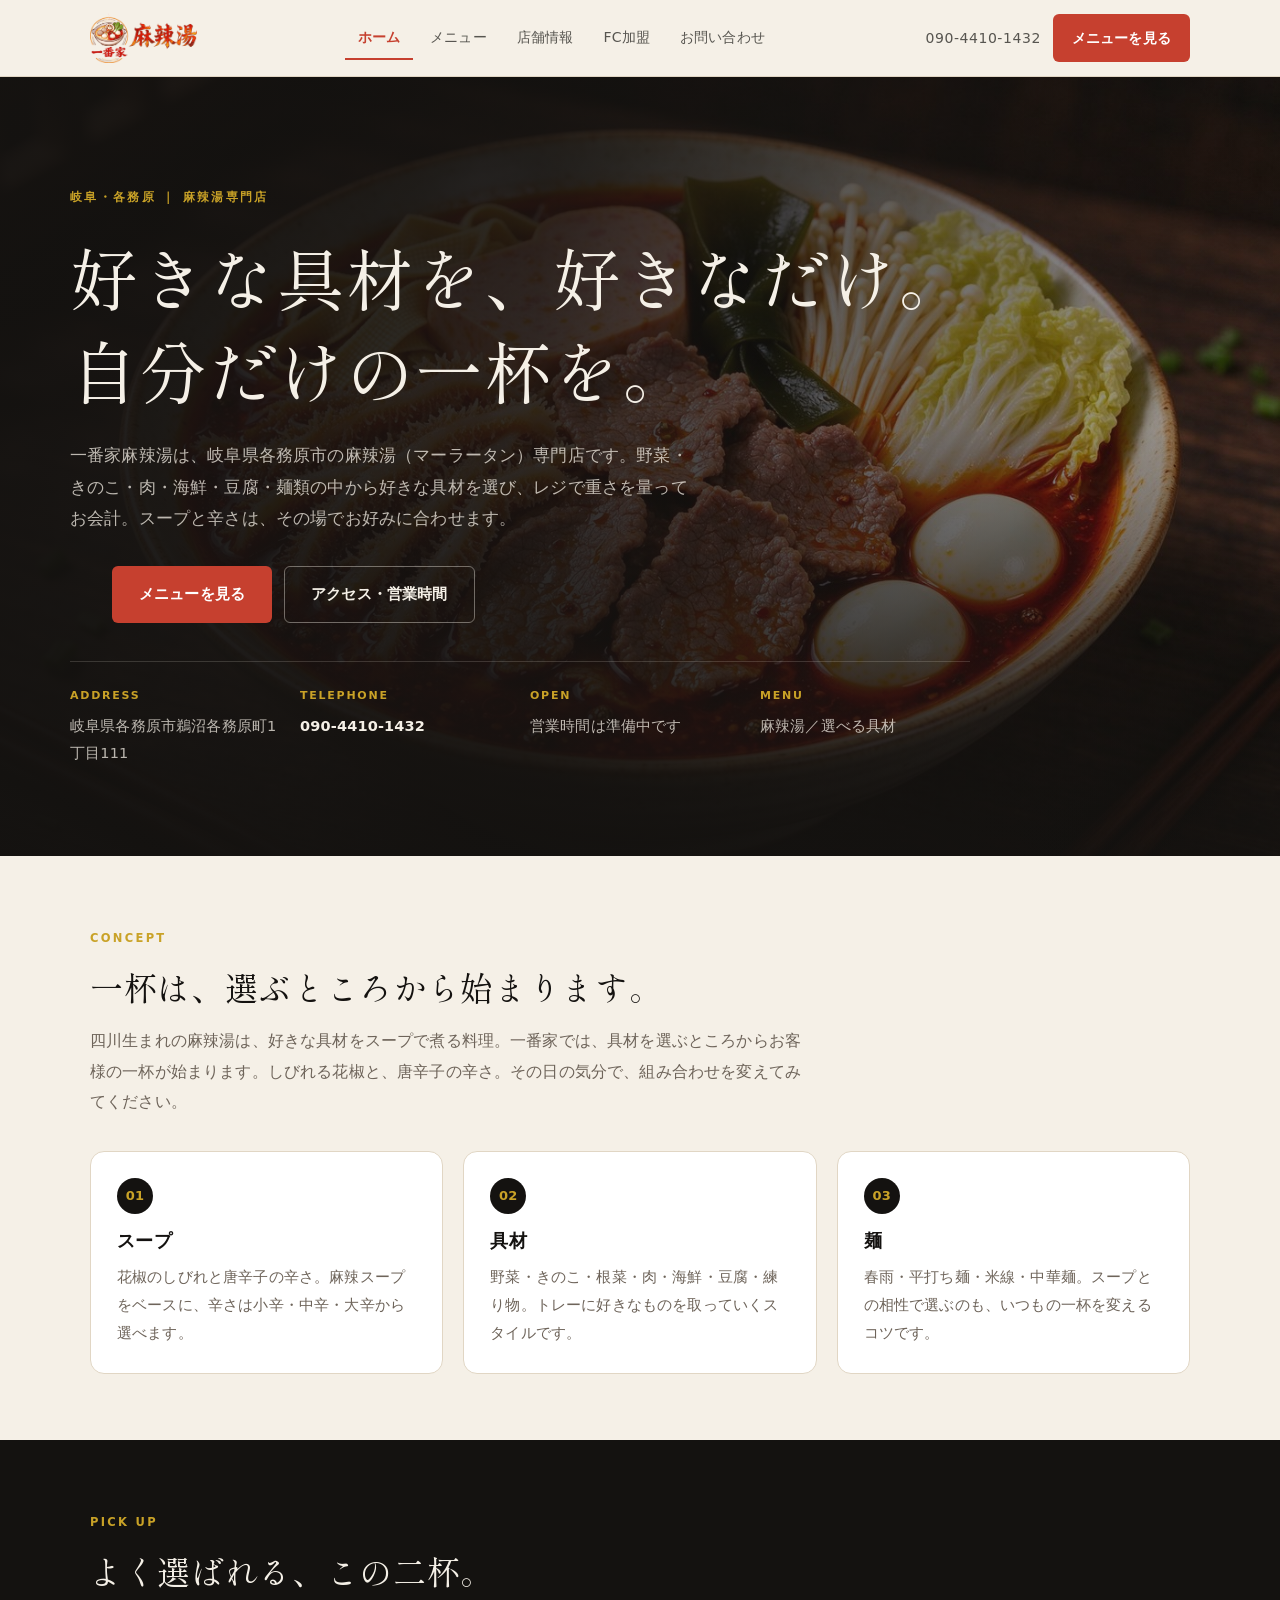
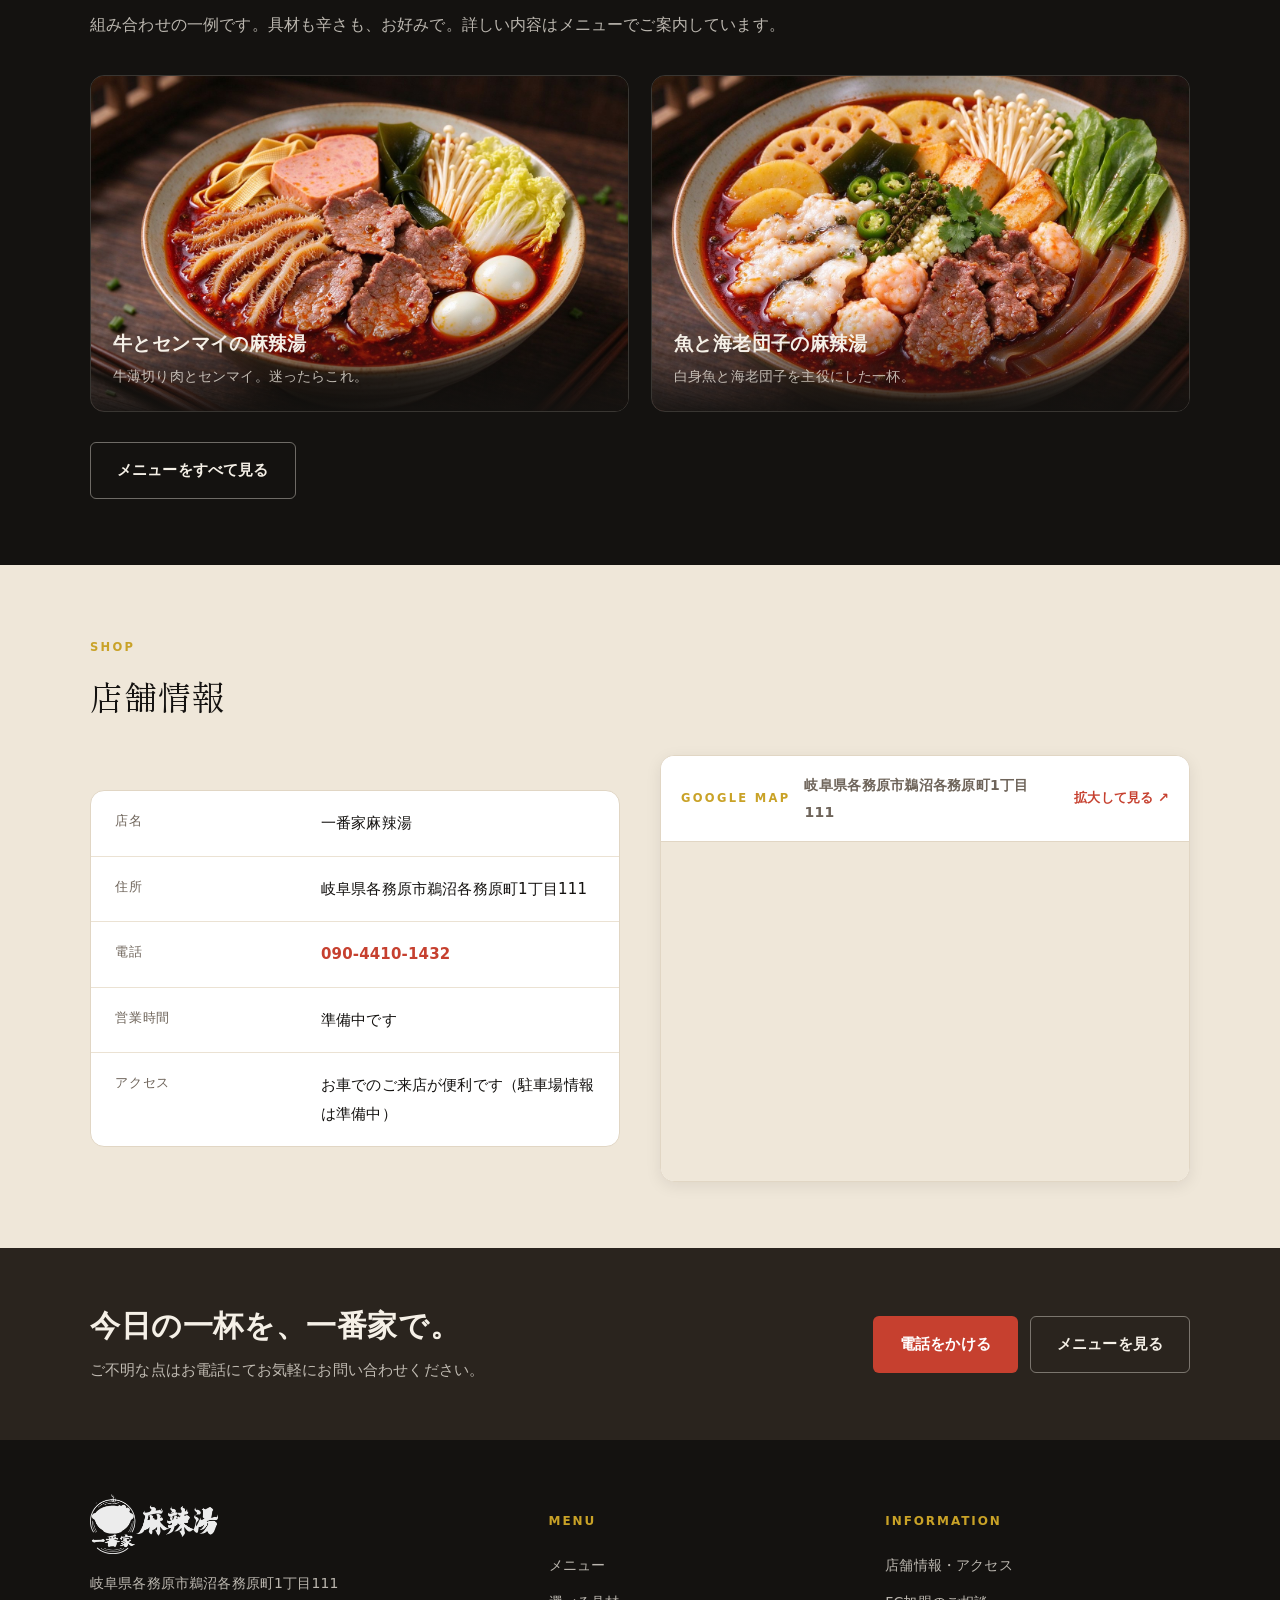
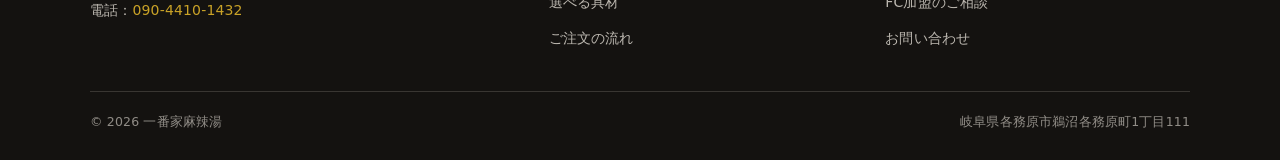
==== index.html @ e69f1f95 "Initial website deployment" ====
<!DOCTYPE html>
<html lang="ja">
<head>
<meta charset="utf-8">
<meta name="viewport" content="width=device-width, initial-scale=1">
<title>一番家麻辣湯｜岐阜・各務原の麻辣湯専門店</title>
<meta name="description" content="一番家麻辣湯（一番家）は岐阜県各務原市鵜沼各務原町の麻辣湯専門店です。好きな具材を選んで、自分だけの一杯を。">
<link rel="canonical" href="./index.html">
<meta property="og:title" content="一番家麻辣湯｜岐阜・各務原の麻辣湯専門店">
<meta property="og:description" content="一番家麻辣湯（一番家）は岐阜県各務原市鵜沼各務原町の麻辣湯専門店です。好きな具材を選んで、自分だけの一杯を。">
<meta property="og:type" content="website">
<meta property="og:image" content="assets/img/dishes/dish-01.jpg">
<link rel="icon" href="assets/img/favicon-32.png" sizes="32x32">
<link rel="apple-touch-icon" href="assets/img/apple-touch-icon.png">
<link rel="stylesheet" href="assets/css/font-shippori-mincho.css">
<link rel="stylesheet" href="assets/css/style.css">
</head>
<body>
<header class="hd">
  <div class="wrap hd__in">
    <a class="hd__logo" href="index.html" aria-label="一番家麻辣湯 ホーム"><img src="assets/img/logo-horizontal.webp" alt="一番家麻辣湯" width="1000" height="467"></a>
    <nav class="hd__nav" aria-label="メインメニュー"><a href="index.html" aria-current="page">ホーム</a><a href="menu.html">メニュー</a><a href="store.html">店舗情報</a><a href="franchise.html">FC加盟</a><a href="contact.html">お問い合わせ</a></nav>
    <div class="hd__cta">
      <a class="hd__tel" href="tel:+819044101432">090-4410-1432</a>
      <a class="btn btn--chili btn--sm" href="menu.html">メニューを見る</a>
      <button class="burger" id="burger" type="button" aria-label="メニューを開く" aria-expanded="false" aria-controls="mnav"><span></span></button>
    </div>
  </div>
  <div class="wrap"><nav class="mnav" id="mnav" aria-label="モバイルメニュー"><a href="index.html" aria-current="page">ホーム</a><a href="menu.html">メニュー</a><a href="store.html">店舗情報</a><a href="franchise.html">FC加盟</a><a href="contact.html">お問い合わせ</a><a href="tel:+819044101432">電話をかける（090-4410-1432）</a></nav></div>
</header>
<main>
  <section class="hero">
    <img class="hero__bg" src="assets/img/dishes/dish-01.jpg" alt="牛とセンマイの麻辣湯" width="1400" height="1050">
    <div class="hero__scrim"></div>
    <div class="wrap hero__in">
      <span class="eyebrow">岐阜・各務原 ｜ 麻辣湯専門店</span>
      <h1><span class="hero__title-line">好きな具材を、<br class="hero__br-sp">好きなだけ。</span><span class="hero__title-line">自分だけの一杯を。</span></h1>
      <p class="hero__lead">一番家麻辣湯は、岐阜県各務原市の麻辣湯（マーラータン）専門店です。野菜・きのこ・肉・海鮮・豆腐・麺類の中から好きな具材を選び、レジで重さを量ってお会計。スープと辛さは、その場でお好みに合わせます。</p>
      <div class="hero__btns">
        <a class="btn btn--chili" href="menu.html">メニューを見る</a>
        <a class="btn btn--inv" href="store.html">アクセス・営業時間</a>
      </div>
      <dl class="hero__facts">
        <div><dt>Address</dt><dd>岐阜県各務原市鵜沼各務原町1丁目111</dd></div>
        <div><dt>Telephone</dt><dd><a href="tel:+819044101432">090-4410-1432</a></dd></div>
        <div><dt>Open</dt><dd>営業時間は準備中です</dd></div>
        <div><dt>Menu</dt><dd>麻辣湯／選べる具材</dd></div>
      </dl>
    </div>
  </section>

  <section class="sec sec--paper">
    <div class="wrap">
      <div class="sec__head">
        <span class="eyebrow">Concept</span>
        <h2>一杯は、選ぶところから始まります。</h2>
        <p class="lead">四川生まれの麻辣湯は、好きな具材をスープで煮る料理。一番家では、具材を選ぶところからお客様の一杯が始まります。しびれる花椒と、唐辛子の辛さ。その日の気分で、組み合わせを変えてみてください。</p>
      </div>
      <div class="cards"><div class="card"><span class="card__no">01</span><h3>スープ</h3><p>花椒のしびれと唐辛子の辛さ。麻辣スープをベースに、辛さは小辛・中辛・大辛から選べます。</p></div><div class="card"><span class="card__no">02</span><h3>具材</h3><p>野菜・きのこ・根菜・肉・海鮮・豆腐・練り物。トレーに好きなものを取っていくスタイルです。</p></div><div class="card"><span class="card__no">03</span><h3>麺</h3><p>春雨・平打ち麺・米線・中華麺。スープとの相性で選ぶのも、いつもの一杯を変えるコツです。</p></div></div>
    </div>
  </section>

  <section class="sec sec--ink">
    <div class="wrap">
      <div class="sec__head">
        <span class="eyebrow">Pick up</span>
        <h2>よく選ばれる、この二杯。</h2>
        <p class="lead">組み合わせの一例です。具材も辛さも、お好みで。詳しい内容はメニューでご案内しています。</p>
      </div>
      <div class="picks">
        <a class="pick" href="menu.html">
          <img src="assets/img/dishes/dish-01.jpg" alt="牛とセンマイの麻辣湯" width="1400" height="1050">
          <div class="pick__cap"><h3>牛とセンマイの麻辣湯</h3><p>牛薄切り肉とセンマイ。迷ったらこれ。</p></div>
        </a>
        <a class="pick" href="menu.html">
          <img src="assets/img/dishes/dish-04.jpg" alt="魚と海老団子の麻辣湯" width="1400" height="1050">
          <div class="pick__cap"><h3>魚と海老団子の麻辣湯</h3><p>白身魚と海老団子を主役にした一杯。</p></div>
        </a></div>
      <div style="margin-top:30px"><a class="btn btn--inv" href="menu.html">メニューをすべて見る</a></div>
    </div>
  </section>

  <section class="sec sec--paper2">
    <div class="wrap">
      <div class="sec__head"><span class="eyebrow">Shop</span><h2>店舗情報</h2></div>
      <div class="split">
        <div class="info">
          <div class="info__row"><dt>店名</dt><dd>一番家麻辣湯</dd></div>
          <div class="info__row"><dt>住所</dt><dd>岐阜県各務原市鵜沼各務原町1丁目111</dd></div>
          <div class="info__row"><dt>電話</dt><dd><a href="tel:+819044101432">090-4410-1432</a></dd></div>
          <div class="info__row"><dt>営業時間</dt><dd>準備中です</dd></div>
          <div class="info__row"><dt>アクセス</dt><dd>お車でのご来店が便利です（駐車場情報は準備中）</dd></div>
        </div>
        <div class="map-card map-card--split">
          <div class="map-card__bar">
            <div><span class="eyebrow">Google Map</span><strong>岐阜県各務原市鵜沼各務原町1丁目111</strong></div>
            <a class="map-card__link" href="https://www.google.com/maps/search/?api=1&query=%E5%B2%90%E9%98%9C%E7%9C%8C%E5%90%84%E5%8B%99%E5%8E%9F%E5%B8%82%E9%B5%9C%E6%B2%BC%E5%90%84%E5%8B%99%E5%8E%9F%E7%94%BA1%E4%B8%81%E7%9B%AE111" target="_blank" rel="noopener">拡大して見る ↗</a>
          </div>
          <div class="map-card__frame">
            <iframe src="https://www.google.com/maps?q=%E5%B2%90%E9%98%9C%E7%9C%8C%E5%90%84%E5%8B%99%E5%8E%9F%E5%B8%82%E9%B5%9C%E6%B2%BC%E5%90%84%E5%8B%99%E5%8E%9F%E7%94%BA1%E4%B8%81%E7%9B%AE111&output=embed&z=16&hl=ja" title="一番家麻辣湯のGoogle マップ" loading="lazy" referrerpolicy="no-referrer-when-downgrade" allowfullscreen></iframe>
          </div>
        </div>
      </div>
    </div>
  </section>

  <section class="cta">
    <div class="wrap cta__in">
      <div>
        <h2>今日の一杯を、一番家で。</h2>
        <p>ご不明な点はお電話にてお気軽にお問い合わせください。</p>
      </div>
      <div style="display:flex;gap:12px;flex-wrap:wrap">
        <a class="btn btn--chili" href="tel:+819044101432">電話をかける</a>
        <a class="btn btn--inv" href="menu.html">メニューを見る</a>
      </div>
    </div>
  </section>
</main>
<footer class="ft">
  <div class="wrap">
    <div class="ft__grid">
      <div>
        <img class="ft__logo" src="assets/img/logo-horizontal.webp" alt="一番家麻辣湯">
        <p>岐阜県各務原市鵜沼各務原町1丁目111</p>
        <p>電話：<a href="tel:+819044101432" style="display:inline;color:var(--gold)">090-4410-1432</a></p>
      </div>
      <div>
        <h4>Menu</h4>
        <a href="menu.html">メニュー</a>
        <a href="menu.html#ingredients">選べる具材</a>
        <a href="menu.html#order">ご注文の流れ</a>
      </div>
      <div>
        <h4>Information</h4>
        <a href="store.html">店舗情報・アクセス</a>
        <a href="franchise.html">FC加盟のご相談</a>
        <a href="contact.html">お問い合わせ</a>
      </div>
    </div>
    <div class="ft__bot">
      <span>© <span id="yr">2026</span> 一番家麻辣湯</span>
      <span>岐阜県各務原市鵜沼各務原町1丁目111</span>
    </div>
  </div>
</footer>
<script src="assets/js/site.js" defer></script>
</body>
</html>
---- assets/css/font-shippori-mincho.css ----
/* Shippori Mincho - SIL Open Font License 1.1 (display headings only, used slices) */
@font-face {
  font-family: 'Shippori Mincho';
  font-style: normal;
  font-weight: 400;
  font-display: swap;
  src: url(../fonts/VdGGAZweH5EbgHY6YExcZfDoj0BA3peS7qtgjp7PoXk4LwzLxlAlXE-_3UM.90.woff2) format('woff2');
  unicode-range: U+4e18, U+4fb5, U+5104, U+52c7, U+5353, U+5374, U+53e5, U+587e, U+594f, U+5a20, U+5de1, U+5f18, U+5fcd, U+6291, U+62ab, U+6355, U+6392, U+63da, U+63e1, U+656c, U+6687, U+68b0-68b1, U+68d2, U+68da, U+6b27, U+6cbc, U+7159, U+7344, U+73cd, U+76df, U+790e, U+7cf8, U+8102, U+88c1, U+8aa0, U+8e0f, U+9178, U+92ad, U+9670, U+96c5, U+9cf4, U+9db4, U+ff3e, U+ff6f, U+ff72, U+ff78, U+ff7d, U+ff84, U+ff8c;
}
@font-face {
  font-family: 'Shippori Mincho';
  font-style: normal;
  font-weight: 400;
  font-display: swap;
  src: url(../fonts/VdGGAZweH5EbgHY6YExcZfDoj0BA3peS7qtgjp7PoXk4LwzLxlAlXE-_3UM.92.woff2) format('woff2');
  unicode-range: U+2460, U+4e5f, U+4e7e, U+4ed9, U+501f, U+502b, U+5968, U+5974, U+5ac1, U+5b99, U+5ba3, U+5be7, U+5be9, U+5c64, U+5cb8, U+5ec3, U+5f1f, U+616e, U+6297, U+62e0, U+62ec, U+6368, U+642d, U+65e6, U+6717, U+676f, U+6b04, U+732e, U+7652, U+76ca, U+76d7, U+7802, U+7e70, U+7f6a, U+8133, U+81e8, U+866b, U+878d, U+88f8, U+8a5e, U+8cdb, U+8d08, U+907a, U+90e1, U+96f2, U+9f8d, U+ff35, U+ff37, U+ff40, U+ff9d;
}
@font-face {
  font-family: 'Shippori Mincho';
  font-style: normal;
  font-weight: 400;
  font-display: swap;
  src: url(../fonts/VdGGAZweH5EbgHY6YExcZfDoj0BA3peS7qtgjp7PoXk4LwzLxlAlXE-_3UM.93.woff2) format('woff2');
  unicode-range: U+21d2, U+25ce, U+300a-300b, U+4e89, U+4e9c, U+4ea1, U+5263, U+53cc, U+5426, U+5869, U+5947, U+598a, U+5999, U+5e55, U+5e72, U+5e79, U+5fae, U+5fb9, U+602a, U+6163, U+624d, U+6749, U+6c5a, U+6cbf, U+6d45, U+6dfb, U+6e7e, U+708e, U+725b, U+7763, U+79c0, U+7bc4, U+7c89, U+7e01, U+7e2e, U+8010, U+8033, U+8c6a, U+8cc3, U+8f1d, U+8f9b, U+8fb2, U+907f, U+90f7, U+9707, U+9818, U+9b3c, U+ff0a, U+ff4d;
}
@font-face {
  font-family: 'Shippori Mincho';
  font-style: normal;
  font-weight: 400;
  font-display: swap;
  src: url(../fonts/VdGGAZweH5EbgHY6YExcZfDoj0BA3peS7qtgjp7PoXk4LwzLxlAlXE-_3UM.108.woff2) format('woff2');
  unicode-range: U+2605-2606, U+301c, U+4e57, U+4fee, U+5065, U+52df, U+533b, U+5357, U+57df, U+58eb, U+58f0, U+591c, U+592a-592b, U+5948, U+5b85, U+5d0e, U+5ea7, U+5ff5, U+6025, U+63a1, U+63a5, U+63db, U+643a, U+65bd, U+671d, U+68ee, U+6982, U+6b73, U+6bd4, U+6d88, U+7570, U+7b11, U+7d76, U+8077, U+8217, U+8c37, U+8c61, U+8cc7, U+8d85, U+901f, U+962a, U+9802, U+9806, U+9854, U+98f2, U+9928, U+99c5, U+9ed2;
}
@font-face {
  font-family: 'Shippori Mincho';
  font-style: normal;
  font-weight: 400;
  font-display: swap;
  src: url(../fonts/VdGGAZweH5EbgHY6YExcZfDoj0BA3peS7qtgjp7PoXk4LwzLxlAlXE-_3UM.110.woff2) format('woff2');
  unicode-range: U+40, U+4e86, U+4e95, U+4f01, U+4f1d, U+4fbf, U+5099, U+5171, U+5177, U+53cb, U+53ce, U+53f0, U+5668, U+5712, U+5ba4, U+5ca1, U+5f85, U+60f3, U+653e, U+65ad, U+65e9, U+6620, U+6750, U+6761, U+6b62, U+6b74, U+6e08, U+6e80, U+7248, U+7531, U+7533, U+753a, U+77f3, U+798f, U+7f6e, U+8449, U+88fd, U+89b3, U+8a55, U+8ac7, U+8b77, U+8db3, U+8efd, U+8fd4, U+9031-9032, U+9580, U+9589, U+96d1, U+985e;
}
@font-face {
  font-family: 'Shippori Mincho';
  font-style: normal;
  font-weight: 400;
  font-display: swap;
  src: url(../fonts/VdGGAZweH5EbgHY6YExcZfDoj0BA3peS7qtgjp7PoXk4LwzLxlAlXE-_3UM.111.woff2) format('woff2');
  unicode-range: U+2b, U+d7, U+300e-300f, U+4e07, U+4e8c, U+512a, U+5149, U+518d, U+5236, U+52b9, U+52d9, U+5468, U+578b, U+57fa, U+5b8c, U+5ba2, U+5c02, U+5de5, U+5f37, U+5f62, U+623b, U+63d0, U+652f, U+672a, U+6848, U+6d41, U+7136, U+7537, U+754c, U+76f4, U+79c1, U+7ba1, U+7d44, U+7d4c, U+7dcf, U+7dda, U+7de8, U+82b1, U+897f, U+8ca9, U+8cfc, U+904e, U+9664, U+982d, U+9858, U+98a8, U+9a13, U+ff13, U+ff5c;
}
@font-face {
  font-family: 'Shippori Mincho';
  font-style: normal;
  font-weight: 400;
  font-display: swap;
  src: url(../fonts/VdGGAZweH5EbgHY6YExcZfDoj0BA3peS7qtgjp7PoXk4LwzLxlAlXE-_3UM.112.woff2) format('woff2');
  unicode-range: U+4e16, U+4e3b, U+4ea4, U+4ee4, U+4f4d, U+4f4f, U+4f55, U+4f9b, U+5317, U+5358, U+53c2, U+53e4, U+548c, U+571f, U+59cb, U+5cf6, U+5e38, U+63a2, U+63b2, U+6559, U+662d, U+679c, U+6c7a, U+72b6, U+7523, U+767d, U+770c, U+7a2e, U+7a3f, U+7a7a, U+7b2c, U+7b49, U+7d20, U+7d42, U+8003, U+8272, U+8a08, U+8aac, U+8cb7, U+8eab, U+8ee2, U+9054-9055, U+90fd, U+914d, U+91cd, U+969b, U+97f3, U+984c, U+ff06;
}
@font-face {
  font-family: 'Shippori Mincho';
  font-style: normal;
  font-weight: 400;
  font-display: swap;
  src: url(../fonts/VdGGAZweH5EbgHY6YExcZfDoj0BA3peS7qtgjp7PoXk4LwzLxlAlXE-_3UM.113.woff2) format('woff2');
  unicode-range: U+26, U+5f, U+2026, U+203b, U+4e09, U+4eac, U+4ed5, U+4fa1, U+5143, U+5199, U+5207, U+539f, U+53e3, U+53f7, U+5411, U+5473, U+5546, U+55b6, U+5929, U+597d, U+5bb9, U+5c11, U+5c4b, U+5ddd, U+5f97, U+5fc5, U+6295, U+6301, U+6307, U+671b, U+76f8, U+78ba, U+795e, U+7d30, U+7d39, U+7d9a, U+89e3, U+8a00, U+8a73, U+8a8d, U+8a9e, U+8aad, U+8abf, U+8cea, U+8eca, U+8ffd, U+904b, U+9650, U+ff11-ff12;
}
@font-face {
  font-family: 'Shippori Mincho';
  font-style: normal;
  font-weight: 400;
  font-display: swap;
  src: url(../fonts/VdGGAZweH5EbgHY6YExcZfDoj0BA3peS7qtgjp7PoXk4LwzLxlAlXE-_3UM.114.woff2) format('woff2');
  unicode-range: U+3e, U+3005, U+4e0d, U+4e88, U+4ecb, U+4ee3, U+4ef6, U+4fdd, U+4fe1, U+500b, U+50cf, U+5186, U+5316, U+53d7, U+540c, U+544a, U+54e1, U+5728, U+58f2, U+5973, U+5b89, U+5c71, U+5e02, U+5e97, U+5f15, U+5fc3, U+5fdc, U+601d, U+611b, U+611f, U+671f, U+6728, U+6765, U+683c, U+6b21, U+6ce8, U+6d3b, U+6d77, U+7530, U+7740, U+7acb, U+7d50, U+826f, U+8f09, U+8fbc, U+9001, U+9053, U+91ce, U+9762, U+98df;
}
@font-face {
  font-family: 'Shippori Mincho';
  font-style: normal;
  font-weight: 400;
  font-display: swap;
  src: url(../fonts/VdGGAZweH5EbgHY6YExcZfDoj0BA3peS7qtgjp7PoXk4LwzLxlAlXE-_3UM.115.woff2) format('woff2');
  unicode-range: U+7c, U+3080, U+4ee5, U+5148, U+516c, U+521d, U+5225, U+529b, U+52a0, U+53ef, U+56de, U+56fd, U+5909, U+591a, U+5b66, U+5b9f, U+5bb6, U+5bfe, U+5e73, U+5e83, U+5ea6, U+5f53, U+6027, U+610f, U+6210, U+6240, U+660e, U+66f4, U+66f8, U+6709, U+6771, U+697d, U+69d8, U+6a5f, U+6c34, U+6cbb, U+73fe, U+756a, U+7684, U+771f, U+793a, U+7f8e, U+898f, U+8a2d, U+8a71, U+8fd1, U+9078, U+9577, U+96fb, U+ff5e;
}
@font-face {
  font-family: 'Shippori Mincho';
  font-style: normal;
  font-weight: 400;
  font-display: swap;
  src: url(../fonts/VdGGAZweH5EbgHY6YExcZfDoj0BA3peS7qtgjp7PoXk4LwzLxlAlXE-_3UM.116.woff2) format('woff2');
  unicode-range: U+a9, U+3010-3011, U+30e2, U+4e0b, U+4eca, U+4ed6, U+4ed8, U+4f53, U+4f5c, U+4f7f, U+53d6, U+540d, U+54c1, U+5730, U+5916, U+5b50, U+5c0f, U+5f8c, U+624b, U+6570, U+6587, U+6599, U+691c, U+696d, U+6cd5, U+7269, U+7279, U+7406, U+767a-767b, U+77e5, U+7d04, U+7d22, U+8005, U+80fd, U+81ea, U+8868, U+8981, U+89a7, U+901a, U+9023, U+90e8, U+91d1, U+9332, U+958b, U+96c6, U+9ad8, U+ff1a, U+ff1f;
}
@font-face {
  font-family: 'Shippori Mincho';
  font-style: normal;
  font-weight: 400;
  font-display: swap;
  src: url(../fonts/VdGGAZweH5EbgHY6YExcZfDoj0BA3peS7qtgjp7PoXk4LwzLxlAlXE-_3UM.117.woff2) format('woff2');
  unicode-range: U+4e, U+a0, U+3000, U+300c-300d, U+4e00, U+4e0a, U+4e2d, U+4e8b, U+4eba, U+4f1a, U+5165, U+5168, U+5185, U+51fa, U+5206, U+5229, U+524d, U+52d5, U+5408, U+554f, U+5831, U+5834, U+5927, U+5b9a, U+5e74, U+5f0f, U+60c5, U+65b0, U+65b9, U+6642, U+6700, U+672c, U+682a, U+6b63, U+6c17, U+7121, U+751f, U+7528, U+753b, U+76ee, U+793e, U+884c, U+898b, U+8a18, U+9593, U+95a2, U+ff01, U+ff08-ff09;
}
@font-face {
  font-family: 'Shippori Mincho';
  font-style: normal;
  font-weight: 400;
  font-display: swap;
  src: url(../fonts/VdGGAZweH5EbgHY6YExcZfDoj0BA3peS7qtgjp7PoXk4LwzLxlAlXE-_3UM.118.woff2) format('woff2');
  unicode-range: U+21-22, U+27-2a, U+2c-3b, U+3f, U+41-4d, U+4f-5d, U+61-7b, U+7d, U+ab, U+ae, U+b2-b3, U+b7, U+bb, U+c9, U+cd, U+d6, U+d8, U+dc, U+e0-e5, U+e7-ed, U+ef, U+f1-f4, U+f6, U+f8, U+fa, U+fc-fd, U+103, U+14d, U+1b0, U+300-301, U+1ebf, U+1ec7, U+2013-2014, U+201c-201d, U+2039-203a, U+203c, U+2048-2049, U+2113, U+2122, U+65e5, U+6708, U+70b9;
}
@font-face {
  font-family: 'Shippori Mincho';
  font-style: normal;
  font-weight: 400;
  font-display: swap;
  src: url(../fonts/VdGGAZweH5EbgHY6YExcZfDoj0BA3peS7qtgjp7PoXk4LwzLxlAlXE-_3UM.119.woff2) format('woff2');
  unicode-range: U+20, U+2027, U+3001-3002, U+3041-307f, U+3081-308f, U+3091-3093, U+3099-309a, U+309d-309e, U+30a1-30e1, U+30e3-30ed, U+30ef-30f0, U+30f2-30f4, U+30fb-30fe, U+ff0c, U+ff0e;
}
@font-face {
  font-family: 'Shippori Mincho';
  font-style: normal;
  font-weight: 400;
  font-display: swap;
  src: url(../fonts/VdGGAZweH5EbgHY6YExcZfDoj0Bw3PWD.woff2) format('woff2');
  unicode-range: U+0000-00FF, U+0131, U+0152-0153, U+02BB-02BC, U+02C6, U+02DA, U+02DC, U+0304, U+0308, U+0329, U+2000-206F, U+20AC, U+2122, U+2191, U+2193, U+2212, U+2215, U+FEFF, U+FFFD;
}
@font-face {
  font-family: 'Shippori Mincho';
  font-style: normal;
  font-weight: 600;
  font-display: swap;
  src: url(../fonts/VdGDAZweH5EbgHY6YExcZfDoj0B4A9Gm4fke5f7ErmwqJDbcxmkgTEWquC8NvBI.90.woff2) format('woff2');
  unicode-range: U+4e18, U+4fb5, U+5104, U+52c7, U+5353, U+5374, U+53e5, U+587e, U+594f, U+5a20, U+5de1, U+5f18, U+5fcd, U+6291, U+62ab, U+6355, U+6392, U+63da, U+63e1, U+656c, U+6687, U+68b0-68b1, U+68d2, U+68da, U+6b27, U+6cbc, U+7159, U+7344, U+73cd, U+76df, U+790e, U+7cf8, U+8102, U+88c1, U+8aa0, U+8e0f, U+9178, U+92ad, U+9670, U+96c5, U+9cf4, U+9db4, U+ff3e, U+ff6f, U+ff72, U+ff78, U+ff7d, U+ff84, U+ff8c;
}
@font-face {
  font-family: 'Shippori Mincho';
  font-style: normal;
  font-weight: 600;
  font-display: swap;
  src: url(../fonts/VdGDAZweH5EbgHY6YExcZfDoj0B4A9Gm4fke5f7ErmwqJDbcxmkgTEWquC8NvBI.92.woff2) format('woff2');
  unicode-range: U+2460, U+4e5f, U+4e7e, U+4ed9, U+501f, U+502b, U+5968, U+5974, U+5ac1, U+5b99, U+5ba3, U+5be7, U+5be9, U+5c64, U+5cb8, U+5ec3, U+5f1f, U+616e, U+6297, U+62e0, U+62ec, U+6368, U+642d, U+65e6, U+6717, U+676f, U+6b04, U+732e, U+7652, U+76ca, U+76d7, U+7802, U+7e70, U+7f6a, U+8133, U+81e8, U+866b, U+878d, U+88f8, U+8a5e, U+8cdb, U+8d08, U+907a, U+90e1, U+96f2, U+9f8d, U+ff35, U+ff37, U+ff40, U+ff9d;
}
@font-face {
  font-family: 'Shippori Mincho';
  font-style: normal;
  font-weight: 600;
  font-display: swap;
  src: url(../fonts/VdGDAZweH5EbgHY6YExcZfDoj0B4A9Gm4fke5f7ErmwqJDbcxmkgTEWquC8NvBI.93.woff2) format('woff2');
  unicode-range: U+21d2, U+25ce, U+300a-300b, U+4e89, U+4e9c, U+4ea1, U+5263, U+53cc, U+5426, U+5869, U+5947, U+598a, U+5999, U+5e55, U+5e72, U+5e79, U+5fae, U+5fb9, U+602a, U+6163, U+624d, U+6749, U+6c5a, U+6cbf, U+6d45, U+6dfb, U+6e7e, U+708e, U+725b, U+7763, U+79c0, U+7bc4, U+7c89, U+7e01, U+7e2e, U+8010, U+8033, U+8c6a, U+8cc3, U+8f1d, U+8f9b, U+8fb2, U+907f, U+90f7, U+9707, U+9818, U+9b3c, U+ff0a, U+ff4d;
}
@font-face {
  font-family: 'Shippori Mincho';
  font-style: normal;
  font-weight: 600;
  font-display: swap;
  src: url(../fonts/VdGDAZweH5EbgHY6YExcZfDoj0B4A9Gm4fke5f7ErmwqJDbcxmkgTEWquC8NvBI.108.woff2) format('woff2');
  unicode-range: U+2605-2606, U+301c, U+4e57, U+4fee, U+5065, U+52df, U+533b, U+5357, U+57df, U+58eb, U+58f0, U+591c, U+592a-592b, U+5948, U+5b85, U+5d0e, U+5ea7, U+5ff5, U+6025, U+63a1, U+63a5, U+63db, U+643a, U+65bd, U+671d, U+68ee, U+6982, U+6b73, U+6bd4, U+6d88, U+7570, U+7b11, U+7d76, U+8077, U+8217, U+8c37, U+8c61, U+8cc7, U+8d85, U+901f, U+962a, U+9802, U+9806, U+9854, U+98f2, U+9928, U+99c5, U+9ed2;
}
@font-face {
  font-family: 'Shippori Mincho';
  font-style: normal;
  font-weight: 600;
  font-display: swap;
  src: url(../fonts/VdGDAZweH5EbgHY6YExcZfDoj0B4A9Gm4fke5f7ErmwqJDbcxmkgTEWquC8NvBI.110.woff2) format('woff2');
  unicode-range: U+40, U+4e86, U+4e95, U+4f01, U+4f1d, U+4fbf, U+5099, U+5171, U+5177, U+53cb, U+53ce, U+53f0, U+5668, U+5712, U+5ba4, U+5ca1, U+5f85, U+60f3, U+653e, U+65ad, U+65e9, U+6620, U+6750, U+6761, U+6b62, U+6b74, U+6e08, U+6e80, U+7248, U+7531, U+7533, U+753a, U+77f3, U+798f, U+7f6e, U+8449, U+88fd, U+89b3, U+8a55, U+8ac7, U+8b77, U+8db3, U+8efd, U+8fd4, U+9031-9032, U+9580, U+9589, U+96d1, U+985e;
}
@font-face {
  font-family: 'Shippori Mincho';
  font-style: normal;
  font-weight: 600;
  font-display: swap;
  src: url(../fonts/VdGDAZweH5EbgHY6YExcZfDoj0B4A9Gm4fke5f7ErmwqJDbcxmkgTEWquC8NvBI.111.woff2) format('woff2');
  unicode-range: U+2b, U+d7, U+300e-300f, U+4e07, U+4e8c, U+512a, U+5149, U+518d, U+5236, U+52b9, U+52d9, U+5468, U+578b, U+57fa, U+5b8c, U+5ba2, U+5c02, U+5de5, U+5f37, U+5f62, U+623b, U+63d0, U+652f, U+672a, U+6848, U+6d41, U+7136, U+7537, U+754c, U+76f4, U+79c1, U+7ba1, U+7d44, U+7d4c, U+7dcf, U+7dda, U+7de8, U+82b1, U+897f, U+8ca9, U+8cfc, U+904e, U+9664, U+982d, U+9858, U+98a8, U+9a13, U+ff13, U+ff5c;
}
@font-face {
  font-family: 'Shippori Mincho';
  font-style: normal;
  font-weight: 600;
  font-display: swap;
  src: url(../fonts/VdGDAZweH5EbgHY6YExcZfDoj0B4A9Gm4fke5f7ErmwqJDbcxmkgTEWquC8NvBI.112.woff2) format('woff2');
  unicode-range: U+4e16, U+4e3b, U+4ea4, U+4ee4, U+4f4d, U+4f4f, U+4f55, U+4f9b, U+5317, U+5358, U+53c2, U+53e4, U+548c, U+571f, U+59cb, U+5cf6, U+5e38, U+63a2, U+63b2, U+6559, U+662d, U+679c, U+6c7a, U+72b6, U+7523, U+767d, U+770c, U+7a2e, U+7a3f, U+7a7a, U+7b2c, U+7b49, U+7d20, U+7d42, U+8003, U+8272, U+8a08, U+8aac, U+8cb7, U+8eab, U+8ee2, U+9054-9055, U+90fd, U+914d, U+91cd, U+969b, U+97f3, U+984c, U+ff06;
}
@font-face {
  font-family: 'Shippori Mincho';
  font-style: normal;
  font-weight: 600;
  font-display: swap;
  src: url(../fonts/VdGDAZweH5EbgHY6YExcZfDoj0B4A9Gm4fke5f7ErmwqJDbcxmkgTEWquC8NvBI.113.woff2) format('woff2');
  unicode-range: U+26, U+5f, U+2026, U+203b, U+4e09, U+4eac, U+4ed5, U+4fa1, U+5143, U+5199, U+5207, U+539f, U+53e3, U+53f7, U+5411, U+5473, U+5546, U+55b6, U+5929, U+597d, U+5bb9, U+5c11, U+5c4b, U+5ddd, U+5f97, U+5fc5, U+6295, U+6301, U+6307, U+671b, U+76f8, U+78ba, U+795e, U+7d30, U+7d39, U+7d9a, U+89e3, U+8a00, U+8a73, U+8a8d, U+8a9e, U+8aad, U+8abf, U+8cea, U+8eca, U+8ffd, U+904b, U+9650, U+ff11-ff12;
}
@font-face {
  font-family: 'Shippori Mincho';
  font-style: normal;
  font-weight: 600;
  font-display: swap;
  src: url(../fonts/VdGDAZweH5EbgHY6YExcZfDoj0B4A9Gm4fke5f7ErmwqJDbcxmkgTEWquC8NvBI.114.woff2) format('woff2');
  unicode-range: U+3e, U+3005, U+4e0d, U+4e88, U+4ecb, U+4ee3, U+4ef6, U+4fdd, U+4fe1, U+500b, U+50cf, U+5186, U+5316, U+53d7, U+540c, U+544a, U+54e1, U+5728, U+58f2, U+5973, U+5b89, U+5c71, U+5e02, U+5e97, U+5f15, U+5fc3, U+5fdc, U+601d, U+611b, U+611f, U+671f, U+6728, U+6765, U+683c, U+6b21, U+6ce8, U+6d3b, U+6d77, U+7530, U+7740, U+7acb, U+7d50, U+826f, U+8f09, U+8fbc, U+9001, U+9053, U+91ce, U+9762, U+98df;
}
@font-face {
  font-family: 'Shippori Mincho';
  font-style: normal;
  font-weight: 600;
  font-display: swap;
  src: url(../fonts/VdGDAZweH5EbgHY6YExcZfDoj0B4A9Gm4fke5f7ErmwqJDbcxmkgTEWquC8NvBI.115.woff2) format('woff2');
  unicode-range: U+7c, U+3080, U+4ee5, U+5148, U+516c, U+521d, U+5225, U+529b, U+52a0, U+53ef, U+56de, U+56fd, U+5909, U+591a, U+5b66, U+5b9f, U+5bb6, U+5bfe, U+5e73, U+5e83, U+5ea6, U+5f53, U+6027, U+610f, U+6210, U+6240, U+660e, U+66f4, U+66f8, U+6709, U+6771, U+697d, U+69d8, U+6a5f, U+6c34, U+6cbb, U+73fe, U+756a, U+7684, U+771f, U+793a, U+7f8e, U+898f, U+8a2d, U+8a71, U+8fd1, U+9078, U+9577, U+96fb, U+ff5e;
}
@font-face {
  font-family: 'Shippori Mincho';
  font-style: normal;
  font-weight: 600;
  font-display: swap;
  src: url(../fonts/VdGDAZweH5EbgHY6YExcZfDoj0B4A9Gm4fke5f7ErmwqJDbcxmkgTEWquC8NvBI.116.woff2) format('woff2');
  unicode-range: U+a9, U+3010-3011, U+30e2, U+4e0b, U+4eca, U+4ed6, U+4ed8, U+4f53, U+4f5c, U+4f7f, U+53d6, U+540d, U+54c1, U+5730, U+5916, U+5b50, U+5c0f, U+5f8c, U+624b, U+6570, U+6587, U+6599, U+691c, U+696d, U+6cd5, U+7269, U+7279, U+7406, U+767a-767b, U+77e5, U+7d04, U+7d22, U+8005, U+80fd, U+81ea, U+8868, U+8981, U+89a7, U+901a, U+9023, U+90e8, U+91d1, U+9332, U+958b, U+96c6, U+9ad8, U+ff1a, U+ff1f;
}
@font-face {
  font-family: 'Shippori Mincho';
  font-style: normal;
  font-weight: 600;
  font-display: swap;
  src: url(../fonts/VdGDAZweH5EbgHY6YExcZfDoj0B4A9Gm4fke5f7ErmwqJDbcxmkgTEWquC8NvBI.117.woff2) format('woff2');
  unicode-range: U+4e, U+a0, U+3000, U+300c-300d, U+4e00, U+4e0a, U+4e2d, U+4e8b, U+4eba, U+4f1a, U+5165, U+5168, U+5185, U+51fa, U+5206, U+5229, U+524d, U+52d5, U+5408, U+554f, U+5831, U+5834, U+5927, U+5b9a, U+5e74, U+5f0f, U+60c5, U+65b0, U+65b9, U+6642, U+6700, U+672c, U+682a, U+6b63, U+6c17, U+7121, U+751f, U+7528, U+753b, U+76ee, U+793e, U+884c, U+898b, U+8a18, U+9593, U+95a2, U+ff01, U+ff08-ff09;
}
@font-face {
  font-family: 'Shippori Mincho';
  font-style: normal;
  font-weight: 600;
  font-display: swap;
  src: url(../fonts/VdGDAZweH5EbgHY6YExcZfDoj0B4A9Gm4fke5f7ErmwqJDbcxmkgTEWquC8NvBI.118.woff2) format('woff2');
  unicode-range: U+21-22, U+27-2a, U+2c-3b, U+3f, U+41-4d, U+4f-5d, U+61-7b, U+7d, U+ab, U+ae, U+b2-b3, U+b7, U+bb, U+c9, U+cd, U+d6, U+d8, U+dc, U+e0-e5, U+e7-ed, U+ef, U+f1-f4, U+f6, U+f8, U+fa, U+fc-fd, U+103, U+14d, U+1b0, U+300-301, U+1ebf, U+1ec7, U+2013-2014, U+201c-201d, U+2039-203a, U+203c, U+2048-2049, U+2113, U+2122, U+65e5, U+6708, U+70b9;
}
@font-face {
  font-family: 'Shippori Mincho';
  font-style: normal;
  font-weight: 600;
  font-display: swap;
  src: url(../fonts/VdGDAZweH5EbgHY6YExcZfDoj0B4A9Gm4fke5f7ErmwqJDbcxmkgTEWquC8NvBI.119.woff2) format('woff2');
  unicode-range: U+20, U+2027, U+3001-3002, U+3041-307f, U+3081-308f, U+3091-3093, U+3099-309a, U+309d-309e, U+30a1-30e1, U+30e3-30ed, U+30ef-30f0, U+30f2-30f4, U+30fb-30fe, U+ff0c, U+ff0e;
}
@font-face {
  font-family: 'Shippori Mincho';
  font-style: normal;
  font-weight: 600;
  font-display: swap;
  src: url(../fonts/VdGDAZweH5EbgHY6YExcZfDoj0B4A9GW45sP.woff2) format('woff2');
  unicode-range: U+0000-00FF, U+0131, U+0152-0153, U+02BB-02BC, U+02C6, U+02DA, U+02DC, U+0304, U+0308, U+0329, U+2000-206F, U+20AC, U+2122, U+2191, U+2193, U+2212, U+2215, U+FEFF, U+FFFD;
}
---- assets/css/style.css ----
:root{
  --ink:#141210; --ink-soft:#1E1A17; --ink-3:#2A241E;
  --paper:#F5F0E7; --paper-2:#EFE7D9; --white:#FFFFFF;
  --chili:#C6402F; --chili-deep:#A5301F; --gold:#C9A227;
  --muted:#6E645A; --muted-inv:rgba(245,240,231,.74);
  --line:#E1D6C4; --line-2:#EBE2D3; --line-inv:rgba(245,240,231,.16);
  --r:14px; --r-lg:22px; --max:1140px;
  --sh:0 14px 40px rgba(20,18,16,.14); --sh-sm:0 4px 16px rgba(20,18,16,.08);
  --sans:"Hiragino Kaku Gothic ProN","Hiragino Sans","Yu Gothic Medium","Yu Gothic",Meiryo,system-ui,-apple-system,"Segoe UI",sans-serif;
  --serif:"Shippori Mincho","Hiragino Mincho ProN","Yu Mincho","YuMincho",serif;
}
*,*::before,*::after{box-sizing:border-box}
html{scroll-behavior:smooth}
body{margin:0;background:var(--paper);color:var(--ink);font-family:var(--sans);font-size:16px;line-height:1.9;letter-spacing:.01em;-webkit-font-smoothing:antialiased;overflow-x:hidden}
img{max-width:100%;height:auto;display:block}
a{color:inherit;text-decoration:none}
h1,h2,h3{line-height:1.45;margin:0;font-weight:700;letter-spacing:.02em}
p{margin:0}
ul{margin:0;padding:0;list-style:none}
.wrap{width:100%;max-width:var(--max);margin:0 auto;padding:0 20px}
.skip{position:absolute;left:-9999px}
.skip:focus{left:12px;top:12px;z-index:99;background:#fff;padding:10px 16px;border-radius:8px}
.eyebrow{display:inline-block;font-size:11.5px;letter-spacing:.2em;text-transform:uppercase;color:var(--gold);font-weight:700}
.lead{color:var(--muted)}
.serif{font-family:var(--serif)}

/* buttons */
.btn{display:inline-flex;align-items:center;justify-content:center;gap:8px;padding:13px 26px;border-radius:6px;font-size:15px;font-weight:700;border:1px solid transparent;cursor:pointer;transition:.18s;font-family:inherit}
.btn--chili{background:var(--chili);color:#fff}
.btn--chili:hover{background:var(--chili-deep)}
.btn--line{border-color:var(--line);background:var(--white);color:var(--ink)}
.btn--line:hover{border-color:var(--chili);color:var(--chili)}
.btn--inv{border-color:rgba(245,240,231,.4);color:var(--paper);background:transparent}
.btn--inv:hover{background:var(--paper);color:var(--ink)}
.btn--sm{padding:10px 18px;font-size:14px}

/* header */
.hd{position:sticky;top:0;z-index:60;background:rgba(245,240,231,.93);backdrop-filter:blur(10px);border-bottom:1px solid var(--line)}
.hd__in{display:flex;align-items:center;justify-content:space-between;gap:18px;height:76px}
.hd__logo img{height:50px;width:auto}
.hd__nav{display:flex;align-items:center;gap:4px}
.hd__nav a{display:inline-block;padding:8px 13px;font-size:14px;color:rgba(20,18,16,.7);transition:.18s;border-bottom:2px solid transparent}
.hd__nav a:hover{color:var(--chili)}
.hd__nav a[aria-current=page]{color:var(--chili);font-weight:700;border-bottom-color:var(--chili)}
.hd__cta{display:flex;align-items:center;gap:12px}
.hd__tel{font-size:14px;letter-spacing:.04em;color:rgba(20,18,16,.7)}
.hd__tel:hover{color:var(--chili)}
.burger{display:none;width:44px;height:44px;border:1px solid var(--line);background:var(--white);border-radius:8px;align-items:center;justify-content:center;cursor:pointer}
.burger span{display:block;width:20px;height:2px;background:var(--ink);position:relative;transition:.2s}
.burger span::before,.burger span::after{content:"";position:absolute;left:0;width:20px;height:2px;background:var(--ink);transition:.2s}
.burger span::before{top:-6px}.burger span::after{top:6px}
.burger[aria-expanded=true] span{background:transparent}
.burger[aria-expanded=true] span::before{top:0;transform:rotate(45deg)}
.burger[aria-expanded=true] span::after{top:0;transform:rotate(-45deg)}
.mnav{display:none;border-top:1px solid var(--line);background:var(--paper)}
.mnav.is-open{display:block}
.mnav a{display:block;padding:15px 4px;border-bottom:1px solid var(--line-2);font-size:15px}
.mnav a[aria-current=page]{color:var(--chili);font-weight:700}
@media (max-width:960px){
  .hd__nav,.hd__cta .btn,.hd__tel{display:none}
  .burger{display:inline-flex}
  .hd__logo img{height:40px}
}

/* hero（従来型：全面写真＋暗いグラデーション） */
.hero{position:relative;display:flex;align-items:center;overflow:hidden;background:var(--ink);color:var(--paper);min-height:86vh}
.hero__bg{position:absolute;inset:0;width:100%;height:100%;object-fit:cover;object-position:62% center}
.hero__scrim{position:absolute;inset:0;background:linear-gradient(90deg,rgba(20,18,16,.96) 0%,rgba(20,18,16,.86) 42%,rgba(20,18,16,.22) 100%),linear-gradient(0deg,rgba(20,18,16,.9) 0%,rgba(20,18,16,.1) 55%,rgba(20,18,16,.35) 100%)}
.hero__in{position:relative;width:100%;padding:104px 0 72px}
.hero h1{font-family:var(--serif);font-weight:400;font-size:clamp(40px,5.6vw,68px);color:var(--paper);margin-top:20px;line-height:1.36;letter-spacing:.015em}
.hero__title-line{display:block}
.hero__br-sp{display:none}
.hero__lead{margin-top:24px;max-width:620px;font-size:16.5px;color:var(--muted-inv)}
.hero__btns{display:flex;flex-wrap:wrap;gap:12px;margin-top:32px;padding-left:42px}
.hero__facts{display:grid;grid-template-columns:repeat(4,1fr);gap:20px;margin-top:38px;padding-top:24px;border-top:1px solid var(--line-inv);max-width:900px}
.hero__facts dt{font-size:11px;letter-spacing:.16em;color:var(--gold);font-weight:700;text-transform:uppercase}
.hero__facts dd{margin:6px 0 0;font-size:14.5px;color:var(--muted-inv)}
.hero__facts a{color:var(--paper);font-weight:700}
.hero__facts a:hover{color:var(--gold)}
@media (max-width:760px){
  .hero{min-height:auto}
  .hero__in{padding:60px 0 46px}
  .hero h1{font-size:42px;margin-top:18px;line-height:1.4;letter-spacing:0}
  .hero__br-sp{display:block}
  .hero__facts{grid-template-columns:repeat(2,minmax(0,1fr));gap:0;margin-top:34px;padding-top:0;border-bottom:1px solid var(--line-inv);max-width:none}
  .hero__facts>div{min-width:0;padding:16px 0 17px}
  .hero__facts>div:nth-child(odd){padding-right:14px;border-right:1px solid var(--line-inv)}
  .hero__facts>div:nth-child(even){padding-left:14px}
  .hero__facts>div:nth-child(n+3){border-top:1px solid var(--line-inv)}
  .hero__facts dt{font-size:10px;letter-spacing:.15em}
  .hero__facts dd{margin-top:8px;font-size:14px;line-height:1.65;overflow-wrap:anywhere}
  .hero__facts a{font-size:15px}
  .hero__lead{display:none}
  .hero__btns{padding-left:22px;gap:10px}
  .hero__btns .btn{flex:1 1 44%;min-height:58px;padding:15px 12px;font-size:14.5px}
}
@media (max-width:520px){
  .hero__in{padding:50px 16px 42px}
  .hero h1{font-size:36px;letter-spacing:-.015em}
  .hero__btns{display:grid;grid-template-columns:repeat(2,minmax(0,1fr));padding-left:18px;gap:10px}
  .hero__btns .btn{width:100%;min-width:0;font-size:13px;padding-inline:6px;white-space:nowrap}
  .hero__facts>div{padding-top:14px;padding-bottom:15px}
  .hero__facts>div:nth-child(odd){padding-right:11px}
  .hero__facts>div:nth-child(even){padding-left:11px}
  .hero__facts dd{font-size:13.5px}
}
@media (max-width:360px){.hero__btns .btn{font-size:12px;padding-inline:4px}}
@media (max-width:480px){.phead h1{font-size:26px}}

/* page head（下層ページの見出し） */
.phead{position:relative;overflow:hidden;background:var(--ink);color:var(--paper)}
.phead__bg{position:absolute;inset:0;width:100%;height:100%;object-fit:cover;opacity:.5}
.phead__scrim{position:absolute;inset:0;background:linear-gradient(90deg,rgba(20,18,16,.95),rgba(20,18,16,.6))}
.phead__in{position:relative;padding:76px 0 64px}
.phead h1{font-family:var(--serif);font-weight:400;font-size:clamp(28px,3.4vw,44px);color:var(--paper);margin-top:14px;line-height:1.45}
.phead p{margin-top:18px;max-width:720px;color:var(--muted-inv)}
@media (max-width:760px){.phead__in{padding:52px 0 44px}}

/* sections */
.sec{padding:66px 0}
.sec--paper{background:var(--paper);color:var(--ink)}
.sec--paper2{background:var(--paper-2);color:var(--ink)}
.sec--ink{background:var(--ink);color:var(--paper)}
.sec--ink h2,.sec--ink h3{color:var(--paper)}
.sec--ink .lead{color:var(--muted-inv)}
.sec__head{max-width:720px;margin-bottom:34px}
.sec__head h2{font-family:var(--serif);font-weight:400;font-size:clamp(22px,2.6vw,34px);margin-top:10px;line-height:1.5}
.sec__head p{margin-top:14px}

/* cards */
.cards{display:grid;grid-template-columns:repeat(3,1fr);gap:20px}
.card{background:var(--white);border:1px solid var(--line);border-radius:var(--r);padding:26px;transition:.2s}
.card:hover{transform:translateY(-3px);box-shadow:var(--sh)}
.card h3{font-size:18px;margin-bottom:10px}
.card p{font-size:14.5px;color:var(--muted)}
.card__no{display:inline-flex;align-items:center;justify-content:center;width:36px;height:36px;border-radius:50%;background:var(--ink);color:var(--gold);font-weight:700;font-size:13px;margin-bottom:14px}
.sec--ink .card{background:var(--ink-soft);border-color:var(--line-inv);color:var(--paper)}
.sec--ink .card p{color:var(--muted-inv)}
.sec--ink .card__no{background:var(--chili);color:#fff}
@media (max-width:900px){.cards{grid-template-columns:1fr}}

/* home picks（トップは短い紹介のみ） */
.picks{display:grid;grid-template-columns:repeat(2,1fr);gap:22px}
.pick{position:relative;display:block;overflow:hidden;border-radius:var(--r);border:1px solid var(--line-inv)}
.pick img{aspect-ratio:16/10;object-fit:cover;width:100%;transition:transform .5s ease}
.pick:hover img{transform:scale(1.04)}
.pick__cap{position:absolute;left:0;right:0;bottom:0;padding:22px;background:linear-gradient(0deg,rgba(20,18,16,.92),rgba(20,18,16,0));color:var(--paper)}
.pick__cap h3{font-size:19px;color:var(--paper)}
.pick__cap p{font-size:13.5px;color:var(--muted-inv);margin-top:6px}
@media (max-width:820px){.picks{grid-template-columns:1fr}}

/* dishes（メニュー頁のみ） */
.dishes{display:grid;grid-template-columns:repeat(2,1fr);gap:24px}
.dish{background:var(--ink-soft);border:1px solid var(--line-inv);border-radius:var(--r);overflow:hidden;display:flex;flex-direction:column}
.dish__img{aspect-ratio:4/3;object-fit:cover;width:100%}
.dish__body{padding:22px 24px 26px}
.dish__sub{font-size:11.5px;letter-spacing:.14em;color:var(--gold);font-weight:700}
.dish h3{font-size:19px;margin:8px 0 10px;color:var(--paper)}
.dish p{font-size:14.5px;color:var(--muted-inv)}
.chips{display:flex;flex-wrap:wrap;gap:7px;margin-top:16px}
.chips li{font-size:12.5px;color:#F3D9D2;background:rgba(198,64,47,.22);border:1px solid rgba(198,64,47,.45);border-radius:3px;padding:4px 10px}
@media (max-width:820px){.dishes{grid-template-columns:1fr}}

/* steps */
.steps{display:grid;grid-template-columns:repeat(4,1fr);gap:18px}
.step{background:var(--white);border:1px solid var(--line);border-top:3px solid var(--chili);border-radius:var(--r);padding:22px}
.step b{display:block;color:var(--chili);font-size:13px;letter-spacing:.1em;margin-bottom:8px}
.step h3{font-size:16px;margin-bottom:6px}
.step p{font-size:13.5px;color:var(--muted)}
@media (max-width:900px){.steps{grid-template-columns:1fr 1fr}}
@media (max-width:560px){.steps{grid-template-columns:1fr}}

/* ingredients */
.ing{display:grid;grid-template-columns:repeat(2,1fr);gap:20px 36px}
.ing h3{font-size:14px;color:var(--chili);letter-spacing:.08em;margin-bottom:10px}
.pills{display:flex;flex-wrap:wrap;gap:8px}
.pills li{font-size:13.5px;background:var(--white);border:1px solid var(--line);border-radius:3px;padding:6px 13px;color:var(--muted)}
@media (max-width:820px){.ing{grid-template-columns:1fr}}

/* info */
.info{background:var(--white);border:1px solid var(--line);border-radius:var(--r);overflow:hidden}
.info__row{display:grid;grid-template-columns:190px 1fr;gap:16px;padding:18px 24px;border-bottom:1px solid var(--line-2)}
.info__row:last-child{border-bottom:0}
.info__row dt{font-size:13px;color:var(--muted);letter-spacing:.06em}
.info__row dd{margin:0;font-size:15px}
.info__row dd a{color:var(--chili);font-weight:700}
@media (max-width:640px){.info__row{grid-template-columns:1fr;gap:4px;padding:16px 18px}}
.map-card{margin-top:28px;background:var(--white);border:1px solid var(--line);border-radius:var(--r);overflow:hidden;box-shadow:var(--sh-sm)}
.map-card__bar{display:flex;align-items:center;justify-content:space-between;gap:24px;padding:16px 20px;background:var(--white)}
.map-card__bar>div{display:flex;align-items:center;gap:14px;min-width:0}
.map-card__bar .eyebrow{flex:0 0 auto}
.map-card__bar strong{font-size:14px;color:var(--muted);font-weight:600;letter-spacing:.02em;overflow-wrap:anywhere}
.map-card__link{flex:0 0 auto;font-size:13px;color:var(--chili);font-weight:700}
.map-card__link:hover{color:var(--chili-deep)}
.map-card__frame{height:430px;background:var(--paper-2);border-top:1px solid var(--line)}
.map-card__frame iframe{display:block;width:100%;height:100%;border:0}
.map-card--split{height:100%;min-height:400px;margin-top:0;display:flex;flex-direction:column}
.map-card--split .map-card__frame{flex:1;height:auto;min-height:340px}
@media (max-width:760px){.map-card{margin-top:24px;border-radius:12px}.map-card__bar{align-items:flex-start;flex-direction:column;gap:8px;padding:15px 16px}.map-card__bar>div{align-items:flex-start;flex-direction:column;gap:4px}.map-card__bar strong{font-size:13px;line-height:1.6}.map-card__link{font-size:12.5px}.map-card__frame{height:300px}.map-card--split{min-height:0}.map-card--split .map-card__frame{min-height:300px}}
.split{display:grid;grid-template-columns:1fr 1fr;gap:40px;align-items:center}
.split img{border-radius:var(--r);box-shadow:var(--sh)}
@media (max-width:900px){.split{grid-template-columns:1fr;gap:24px}}
.note{margin-top:16px;font-size:13px;color:var(--muted)}
.sec--ink .note{color:var(--muted-inv)}
.sec--ink .info{background:var(--ink-soft);border-color:var(--line-inv)}
.sec--ink .info__row{border-color:var(--line-inv)}
.sec--ink .info__row dt{color:var(--muted-inv)}
.sec--ink .info__row dd a{color:var(--gold)}

/* cta */
.cta{background:var(--ink-3);color:var(--paper);padding:56px 0}
.cta__in{display:flex;flex-wrap:wrap;align-items:center;justify-content:space-between;gap:24px}
.cta h2{font-size:clamp(20px,2.4vw,30px);color:var(--paper)}
.cta p{color:var(--muted-inv);margin-top:8px;font-size:15px}

/* footer */
.ft{background:var(--ink);color:var(--muted-inv);padding:54px 0 26px;font-size:14px}
.ft__grid{display:grid;grid-template-columns:1.4fr 1fr 1fr;gap:32px}
.ft h4{color:var(--gold);font-size:12px;letter-spacing:.16em;margin-bottom:14px;text-transform:uppercase}
.ft a{display:block;padding:5px 0;color:var(--muted-inv)}
.ft a:hover{color:var(--gold)}
.ft__logo{height:60px;width:auto;margin-bottom:16px;filter:brightness(0) invert(1);opacity:.92}
.ft__bot{margin-top:34px;padding-top:18px;border-top:1px solid var(--line-inv);display:flex;flex-wrap:wrap;justify-content:space-between;gap:10px;font-size:12.5px;color:rgba(245,240,231,.55)}
@media (max-width:820px){.ft__grid{grid-template-columns:1fr 1fr}}
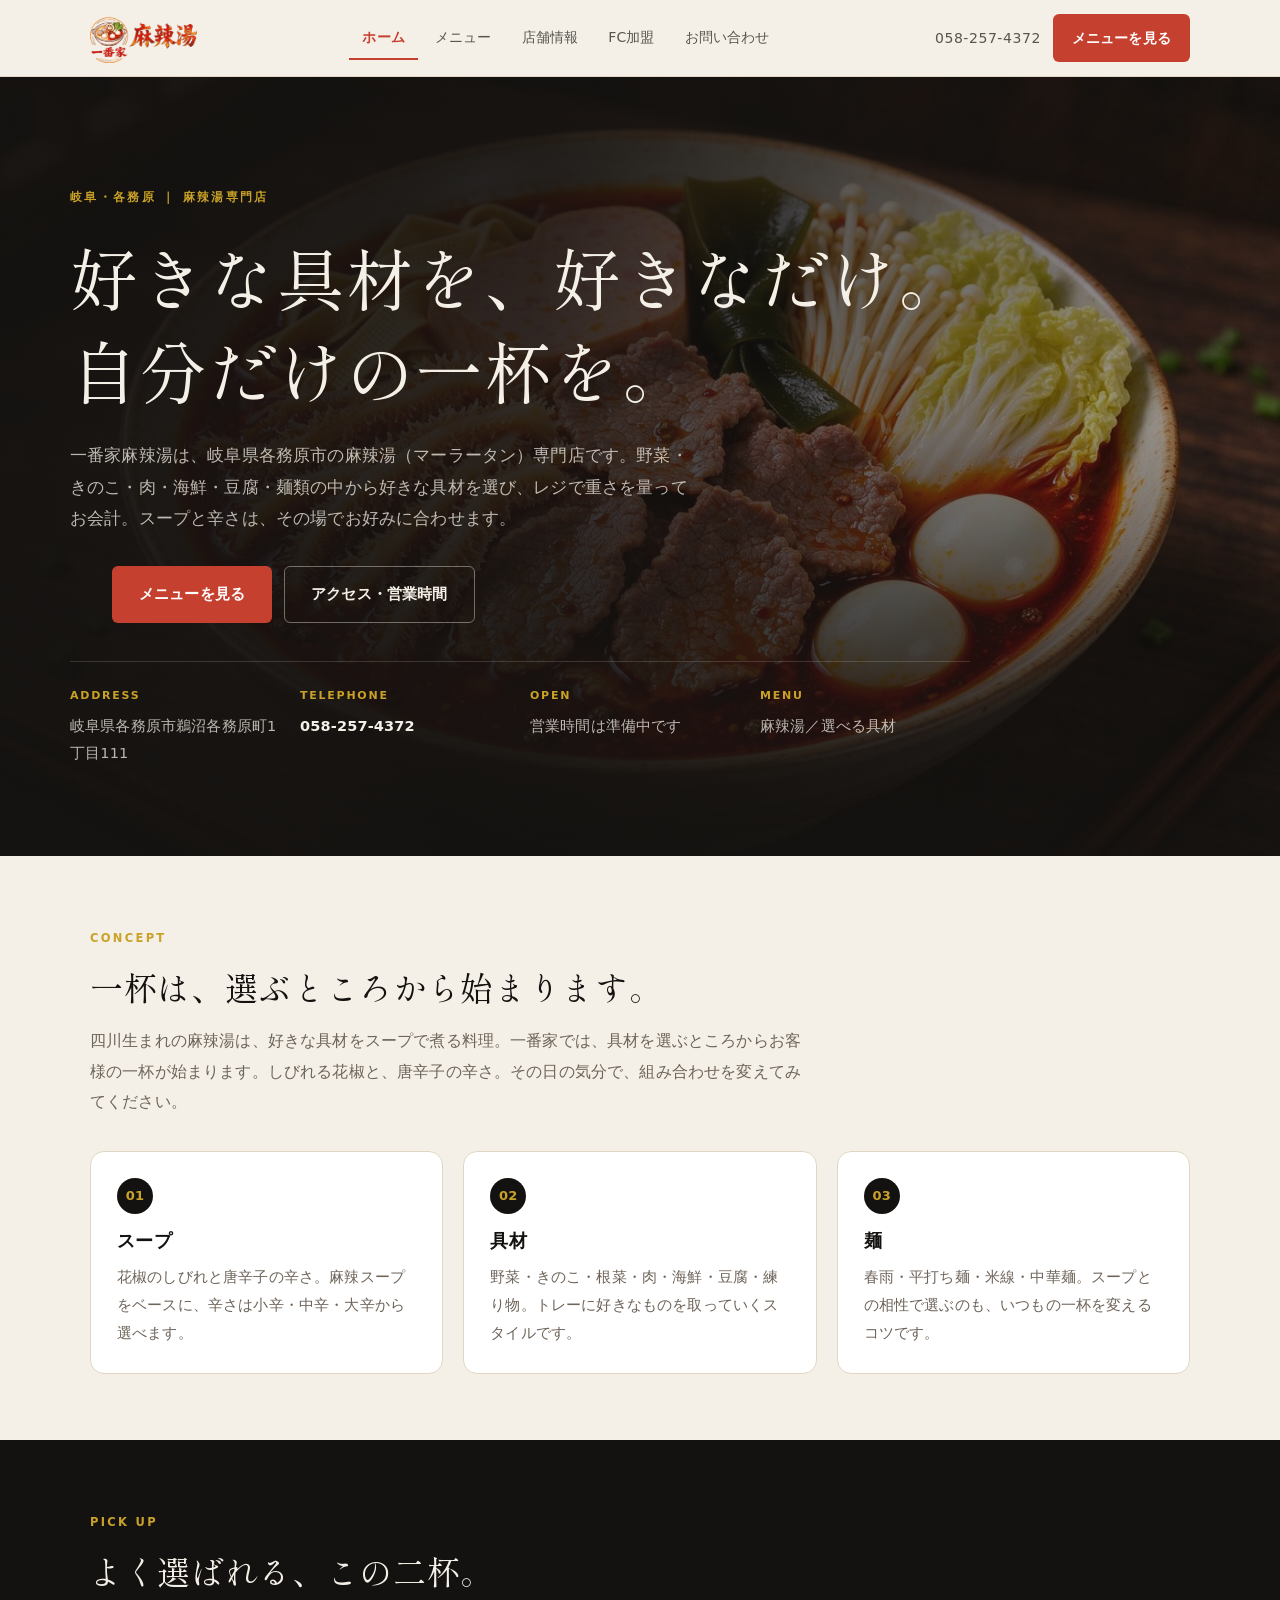
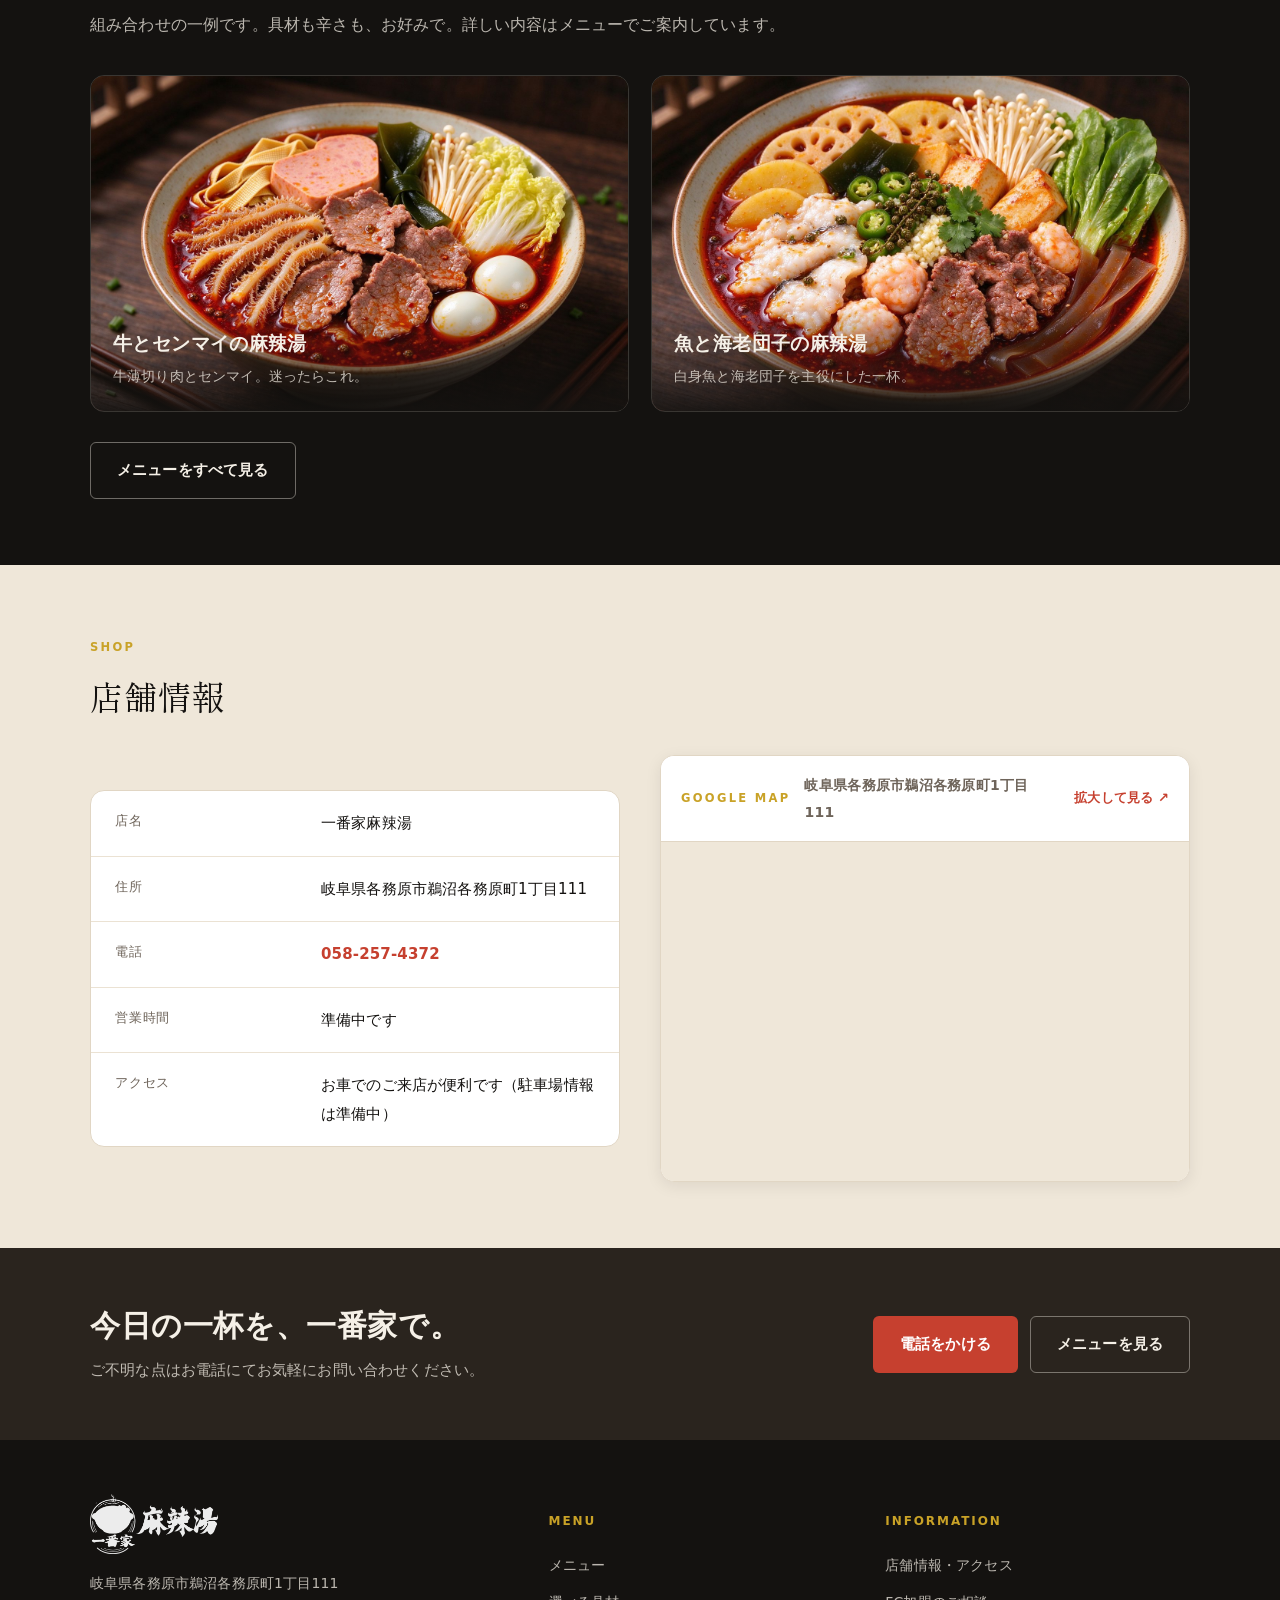
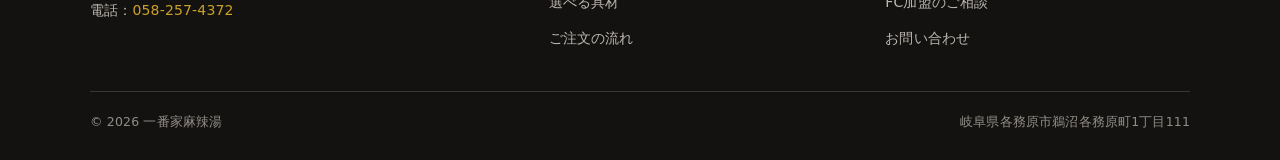
==== commit d676944f: "Update contact telephone number" ====
--- a/index.html
+++ b/index.html
@@ -21,12 +21,12 @@
     <a class="hd__logo" href="index.html" aria-label="一番家麻辣湯 ホーム"><img src="assets/img/logo-horizontal.webp" alt="一番家麻辣湯" width="1000" height="467"></a>
     <nav class="hd__nav" aria-label="メインメニュー"><a href="index.html" aria-current="page">ホーム</a><a href="menu.html">メニュー</a><a href="store.html">店舗情報</a><a href="franchise.html">FC加盟</a><a href="contact.html">お問い合わせ</a></nav>
     <div class="hd__cta">
-      <a class="hd__tel" href="tel:+819044101432">090-4410-1432</a>
+      <a class="hd__tel" href="tel:+81582574372">058-257-4372</a>
       <a class="btn btn--chili btn--sm" href="menu.html">メニューを見る</a>
       <button class="burger" id="burger" type="button" aria-label="メニューを開く" aria-expanded="false" aria-controls="mnav"><span></span></button>
     </div>
   </div>
-  <div class="wrap"><nav class="mnav" id="mnav" aria-label="モバイルメニュー"><a href="index.html" aria-current="page">ホーム</a><a href="menu.html">メニュー</a><a href="store.html">店舗情報</a><a href="franchise.html">FC加盟</a><a href="contact.html">お問い合わせ</a><a href="tel:+819044101432">電話をかける（090-4410-1432）</a></nav></div>
+  <div class="wrap"><nav class="mnav" id="mnav" aria-label="モバイルメニュー"><a href="index.html" aria-current="page">ホーム</a><a href="menu.html">メニュー</a><a href="store.html">店舗情報</a><a href="franchise.html">FC加盟</a><a href="contact.html">お問い合わせ</a><a href="tel:+81582574372">電話をかける（058-257-4372）</a></nav></div>
 </header>
 <main>
   <section class="hero">
@@ -42,7 +42,7 @@
       </div>
       <dl class="hero__facts">
         <div><dt>Address</dt><dd>岐阜県各務原市鵜沼各務原町1丁目111</dd></div>
-        <div><dt>Telephone</dt><dd><a href="tel:+819044101432">090-4410-1432</a></dd></div>
+        <div><dt>Telephone</dt><dd><a href="tel:+81582574372">058-257-4372</a></dd></div>
         <div><dt>Open</dt><dd>営業時間は準備中です</dd></div>
         <div><dt>Menu</dt><dd>麻辣湯／選べる具材</dd></div>
       </dl>
@@ -87,7 +87,7 @@
         <div class="info">
           <div class="info__row"><dt>店名</dt><dd>一番家麻辣湯</dd></div>
           <div class="info__row"><dt>住所</dt><dd>岐阜県各務原市鵜沼各務原町1丁目111</dd></div>
-          <div class="info__row"><dt>電話</dt><dd><a href="tel:+819044101432">090-4410-1432</a></dd></div>
+          <div class="info__row"><dt>電話</dt><dd><a href="tel:+81582574372">058-257-4372</a></dd></div>
           <div class="info__row"><dt>営業時間</dt><dd>準備中です</dd></div>
           <div class="info__row"><dt>アクセス</dt><dd>お車でのご来店が便利です（駐車場情報は準備中）</dd></div>
         </div>
@@ -111,7 +111,7 @@
         <p>ご不明な点はお電話にてお気軽にお問い合わせください。</p>
       </div>
       <div style="display:flex;gap:12px;flex-wrap:wrap">
-        <a class="btn btn--chili" href="tel:+819044101432">電話をかける</a>
+        <a class="btn btn--chili" href="tel:+81582574372">電話をかける</a>
         <a class="btn btn--inv" href="menu.html">メニューを見る</a>
       </div>
     </div>
@@ -123,7 +123,7 @@
       <div>
         <img class="ft__logo" src="assets/img/logo-horizontal.webp" alt="一番家麻辣湯">
         <p>岐阜県各務原市鵜沼各務原町1丁目111</p>
-        <p>電話：<a href="tel:+819044101432" style="display:inline;color:var(--gold)">090-4410-1432</a></p>
+        <p>電話：<a href="tel:+81582574372" style="display:inline;color:var(--gold)">058-257-4372</a></p>
       </div>
       <div>
         <h4>Menu</h4>
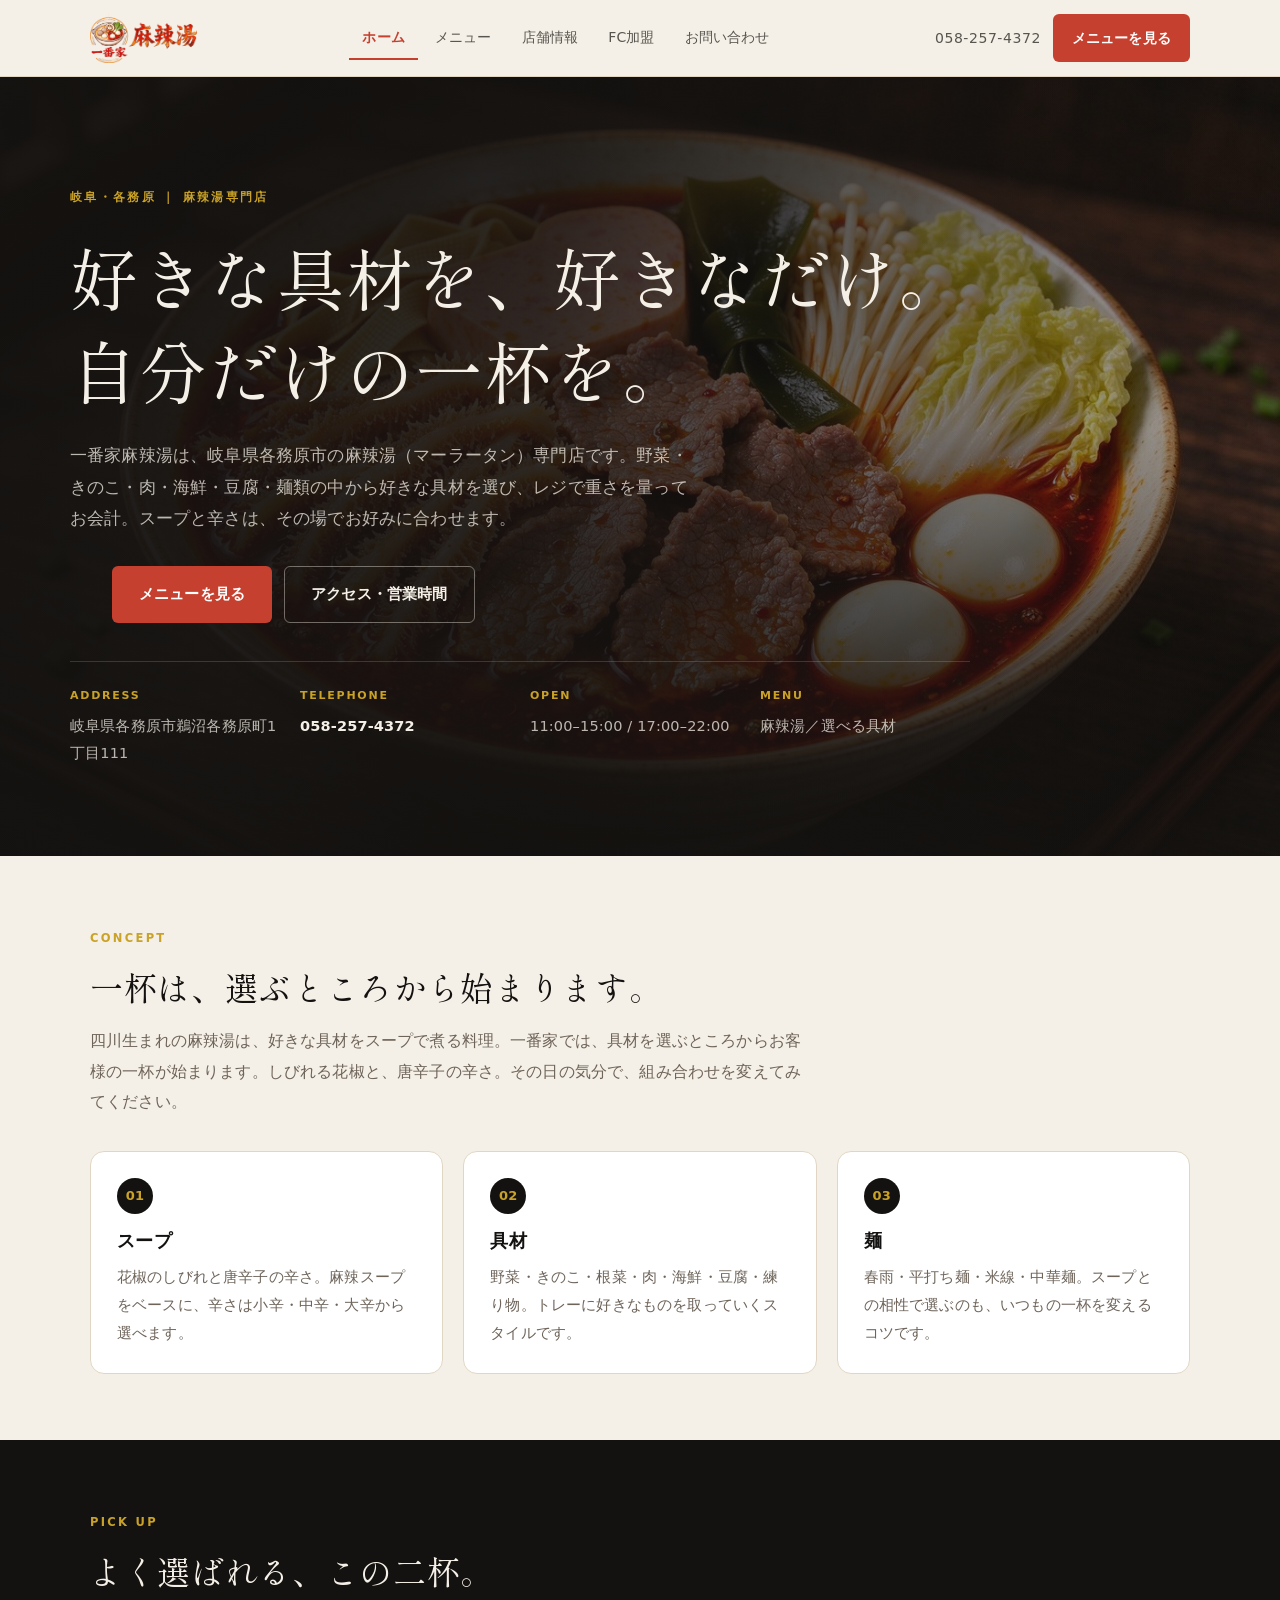
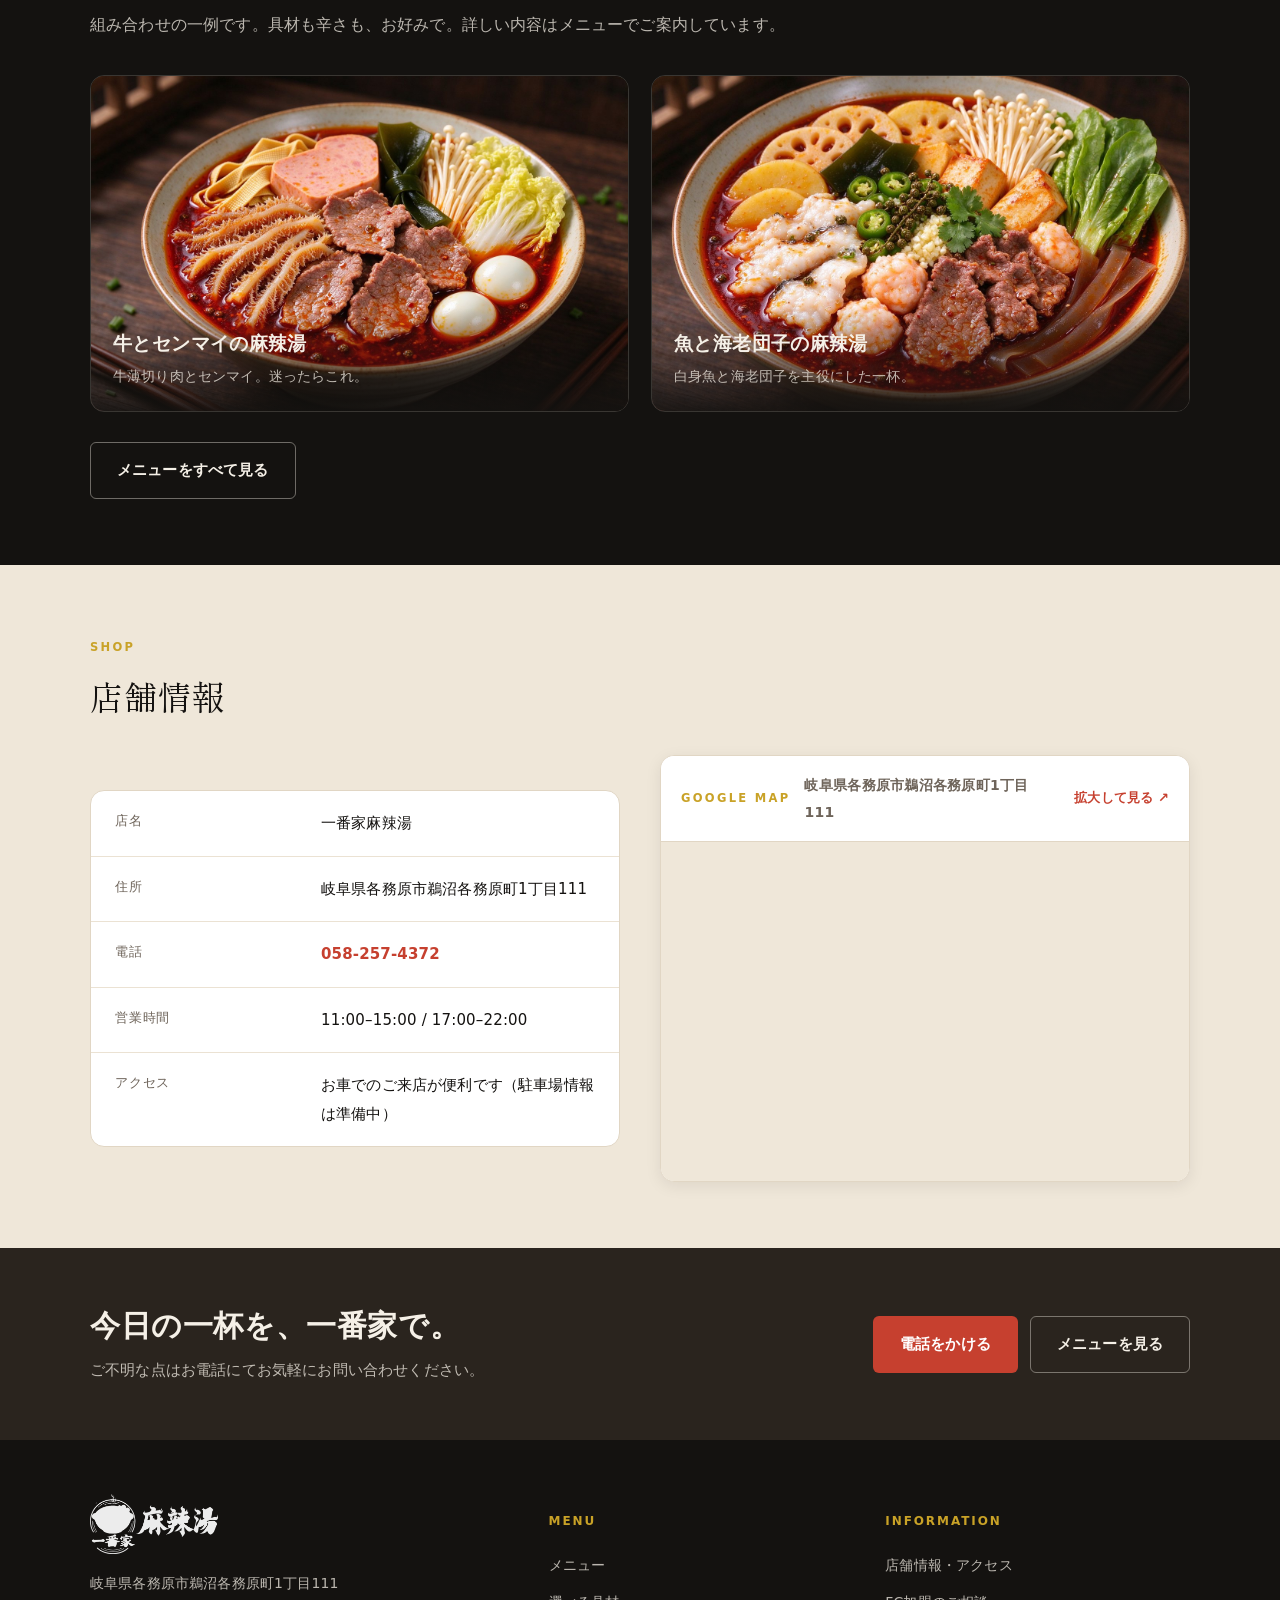
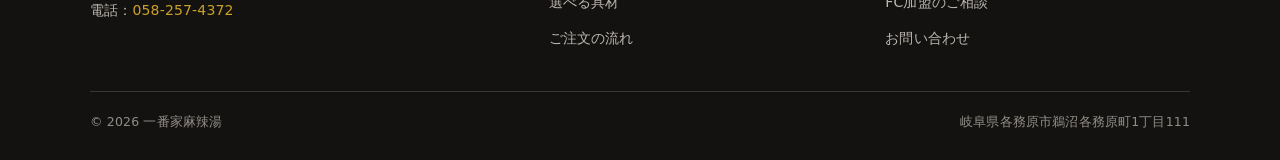
==== commit 73f9f140: "Update business hours and map location" ====
--- a/index.html
+++ b/index.html
@@ -43,7 +43,7 @@
       <dl class="hero__facts">
         <div><dt>Address</dt><dd>岐阜県各務原市鵜沼各務原町1丁目111</dd></div>
         <div><dt>Telephone</dt><dd><a href="tel:+81582574372">058-257-4372</a></dd></div>
-        <div><dt>Open</dt><dd>営業時間は準備中です</dd></div>
+        <div><dt>Open</dt><dd>11:00–15:00 / 17:00–22:00</dd></div>
         <div><dt>Menu</dt><dd>麻辣湯／選べる具材</dd></div>
       </dl>
     </div>
@@ -88,16 +88,16 @@
           <div class="info__row"><dt>店名</dt><dd>一番家麻辣湯</dd></div>
           <div class="info__row"><dt>住所</dt><dd>岐阜県各務原市鵜沼各務原町1丁目111</dd></div>
           <div class="info__row"><dt>電話</dt><dd><a href="tel:+81582574372">058-257-4372</a></dd></div>
-          <div class="info__row"><dt>営業時間</dt><dd>準備中です</dd></div>
+          <div class="info__row"><dt>営業時間</dt><dd>11:00–15:00 / 17:00–22:00</dd></div>
           <div class="info__row"><dt>アクセス</dt><dd>お車でのご来店が便利です（駐車場情報は準備中）</dd></div>
         </div>
         <div class="map-card map-card--split">
           <div class="map-card__bar">
             <div><span class="eyebrow">Google Map</span><strong>岐阜県各務原市鵜沼各務原町1丁目111</strong></div>
-            <a class="map-card__link" href="https://www.google.com/maps/search/?api=1&query=%E5%B2%90%E9%98%9C%E7%9C%8C%E5%90%84%E5%8B%99%E5%8E%9F%E5%B8%82%E9%B5%9C%E6%B2%BC%E5%90%84%E5%8B%99%E5%8E%9F%E7%94%BA1%E4%B8%81%E7%9B%AE111" target="_blank" rel="noopener">拡大して見る ↗</a>
+            <a class="map-card__link" href="https://www.google.com/maps/search/?api=1&query=CW33%2BJG%20Kakamigahara%2C%20Gifu" target="_blank" rel="noopener">拡大して見る ↗</a>
           </div>
           <div class="map-card__frame">
-            <iframe src="https://www.google.com/maps?q=%E5%B2%90%E9%98%9C%E7%9C%8C%E5%90%84%E5%8B%99%E5%8E%9F%E5%B8%82%E9%B5%9C%E6%B2%BC%E5%90%84%E5%8B%99%E5%8E%9F%E7%94%BA1%E4%B8%81%E7%9B%AE111&output=embed&z=16&hl=ja" title="一番家麻辣湯のGoogle マップ" loading="lazy" referrerpolicy="no-referrer-when-downgrade" allowfullscreen></iframe>
+            <iframe src="https://www.google.com/maps?q=CW33%2BJG%20Kakamigahara%2C%20Gifu&output=embed&z=17&hl=ja" title="一番家麻辣湯のGoogle マップ" loading="lazy" referrerpolicy="no-referrer-when-downgrade" allowfullscreen></iframe>
           </div>
         </div>
       </div>
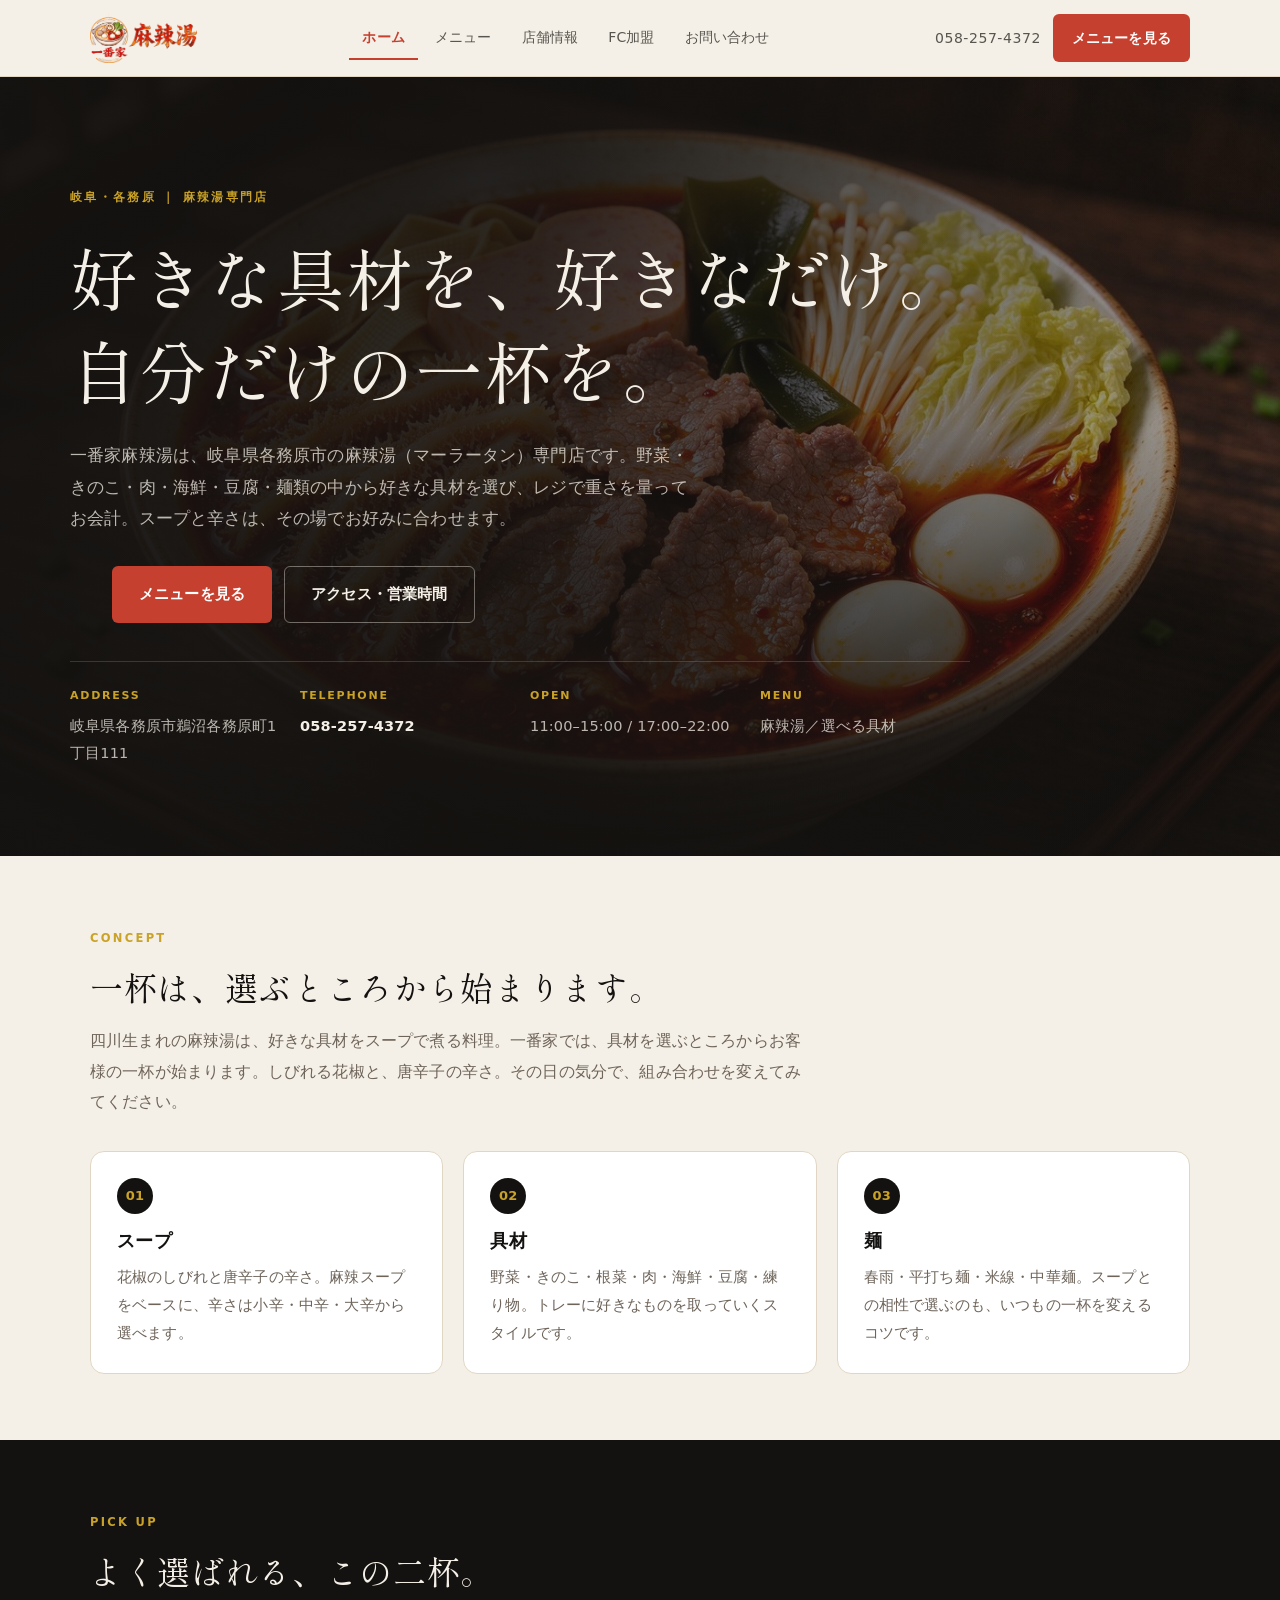
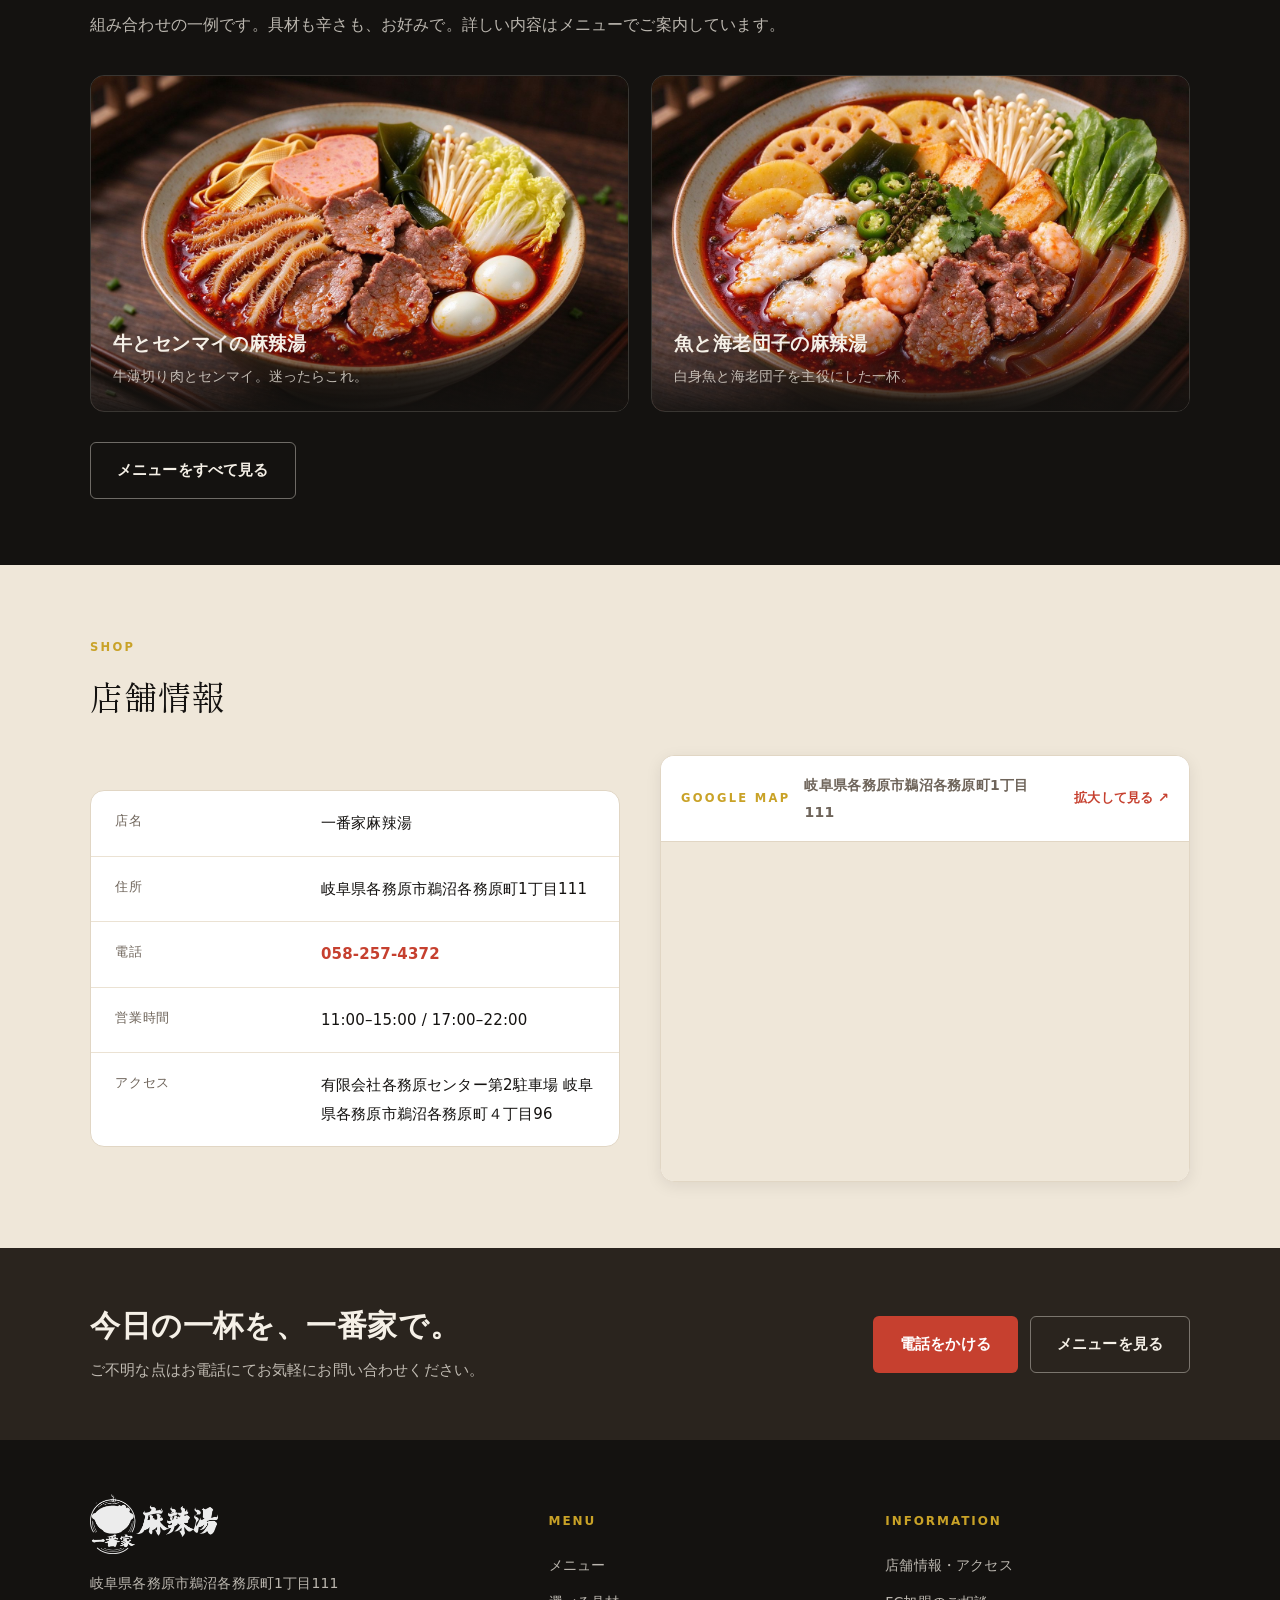
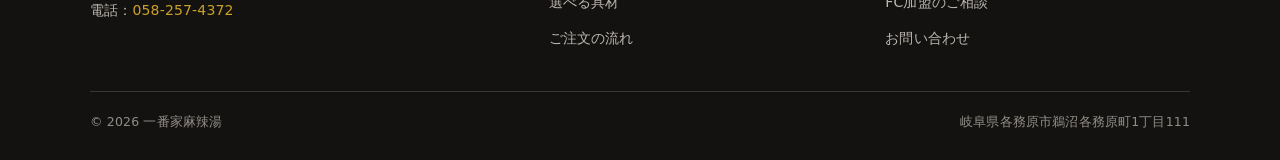
==== commit 20f41f22: "Update homepage access information" ====
--- a/index.html
+++ b/index.html
@@ -89,15 +89,15 @@
           <div class="info__row"><dt>住所</dt><dd>岐阜県各務原市鵜沼各務原町1丁目111</dd></div>
           <div class="info__row"><dt>電話</dt><dd><a href="tel:+81582574372">058-257-4372</a></dd></div>
           <div class="info__row"><dt>営業時間</dt><dd>11:00–15:00 / 17:00–22:00</dd></div>
-          <div class="info__row"><dt>アクセス</dt><dd>お車でのご来店が便利です（駐車場情報は準備中）</dd></div>
+          <div class="info__row"><dt>アクセス</dt><dd>有限会社各務原センター第2駐車場 岐阜県各務原市鵜沼各務原町４丁目96</dd></div>
         </div>
         <div class="map-card map-card--split">
           <div class="map-card__bar">
             <div><span class="eyebrow">Google Map</span><strong>岐阜県各務原市鵜沼各務原町1丁目111</strong></div>
-            <a class="map-card__link" href="https://www.google.com/maps/search/?api=1&query=CW33%2BJG%20Kakamigahara%2C%20Gifu" target="_blank" rel="noopener">拡大して見る ↗</a>
+            <a class="map-card__link" href="https://www.google.com/maps?cid=7394444040639862786" target="_blank" rel="noopener">拡大して見る ↗</a>
           </div>
           <div class="map-card__frame">
-            <iframe src="https://www.google.com/maps?q=CW33%2BJG%20Kakamigahara%2C%20Gifu&output=embed&z=17&hl=ja" title="一番家麻辣湯のGoogle マップ" loading="lazy" referrerpolicy="no-referrer-when-downgrade" allowfullscreen></iframe>
+            <iframe src="https://www.google.com/maps?q=%E4%B8%80%E7%95%AA%E5%AE%B6%20%E9%BA%BB%E8%BE%A3%E6%B9%AF%EF%BC%88%E5%90%84%E5%8B%99%E5%8E%9F%E6%9C%AC%E5%BA%97%EF%BC%89&output=embed&z=17&hl=ja" title="一番家麻辣湯のGoogle マップ" loading="lazy" referrerpolicy="no-referrer-when-downgrade" allowfullscreen></iframe>
           </div>
         </div>
       </div>
--- a/assets/css/style.css
+++ b/assets/css/style.css
@@ -213,6 +213,38 @@
 .cta h2{font-size:clamp(20px,2.4vw,30px);color:var(--paper)}
 .cta p{color:var(--muted-inv);margin-top:8px;font-size:15px}
 
+/* franchise */
+.franchise-intro{display:grid;grid-template-columns:.9fr 1.1fr;gap:clamp(32px,5vw,72px);align-items:start}
+.franchise-intro h2{font-family:var(--serif);font-weight:400;font-size:clamp(26px,3.5vw,44px);line-height:1.5;margin-top:12px}
+.franchise-intro .lead + .lead{margin-top:14px}
+.franchise-actions{display:flex;flex-wrap:wrap;gap:12px;margin-top:26px}
+.cards--five{grid-template-columns:repeat(5,minmax(0,1fr));gap:14px}
+.cards--five .card{padding:22px 18px}
+.cards--five .card h3{font-size:16px}
+.cards--five .card p{font-size:13px;line-height:1.75}
+@media (max-width:1060px){.cards--five{grid-template-columns:repeat(3,minmax(0,1fr))}}
+@media (max-width:900px){.franchise-intro{grid-template-columns:1fr;gap:24px}.cards--five{grid-template-columns:repeat(2,minmax(0,1fr))}}
+@media (max-width:600px){.cards--five{grid-template-columns:1fr}}
+
+/* store movie */
+.reel-feature{overflow:hidden}
+.reel-feature__grid{display:grid;grid-template-columns:minmax(280px,360px) minmax(0,1fr);gap:clamp(36px,6vw,88px);align-items:center}
+.reel-feature__visual{min-width:0}
+.reel-frame{position:relative;width:100%;aspect-ratio:9/16;border-radius:22px;overflow:hidden;background:#000;box-shadow:0 20px 50px rgba(0,0,0,.35)}
+.reel-frame video{display:block;width:100%;height:100%;object-fit:cover;background:#000}
+.reel-credit{margin-top:14px;font-size:11px;color:var(--muted-inv);letter-spacing:.08em;text-align:center}
+.reel-credit a{color:var(--gold)}
+.reel-feature__copy h2{font-family:var(--serif);font-weight:400;font-size:clamp(28px,4vw,48px);line-height:1.5;margin-top:12px;color:var(--paper)}
+.reel-feature__copy .lead{margin-top:18px;max-width:650px}
+.reel-quote{margin:26px 0 0;padding:0 0 0 18px;border-left:2px solid var(--gold);font-family:var(--serif);font-size:clamp(17px,2vw,21px);line-height:1.8;color:var(--paper)}
+.reel-points{display:grid;grid-template-columns:1fr 1fr;gap:1px;margin:28px 0 0;border:1px solid var(--line-inv);background:var(--line-inv);border-radius:12px;overflow:hidden}
+.reel-points>div{background:var(--ink-soft);padding:16px 18px}
+.reel-points dt{font-size:10.5px;letter-spacing:.15em;color:var(--gold);font-weight:700;text-transform:uppercase}
+.reel-points dd{margin:5px 0 0;color:var(--paper);font-size:14px;line-height:1.6}
+.reel-actions{display:flex;flex-wrap:wrap;gap:12px;margin-top:28px}
+@media (max-width:900px){.reel-feature__grid{grid-template-columns:minmax(0,340px);justify-content:center;gap:38px}.reel-feature__copy{max-width:680px;margin:0 auto}}
+@media (max-width:560px){.reel-feature__grid{grid-template-columns:1fr}.reel-frame{border-radius:16px}.reel-points{grid-template-columns:1fr}.reel-actions .btn{flex:1 1 100%}}
+
 /* footer */
 .ft{background:var(--ink);color:var(--muted-inv);padding:54px 0 26px;font-size:14px}
 .ft__grid{display:grid;grid-template-columns:1.4fr 1fr 1fr;gap:32px}
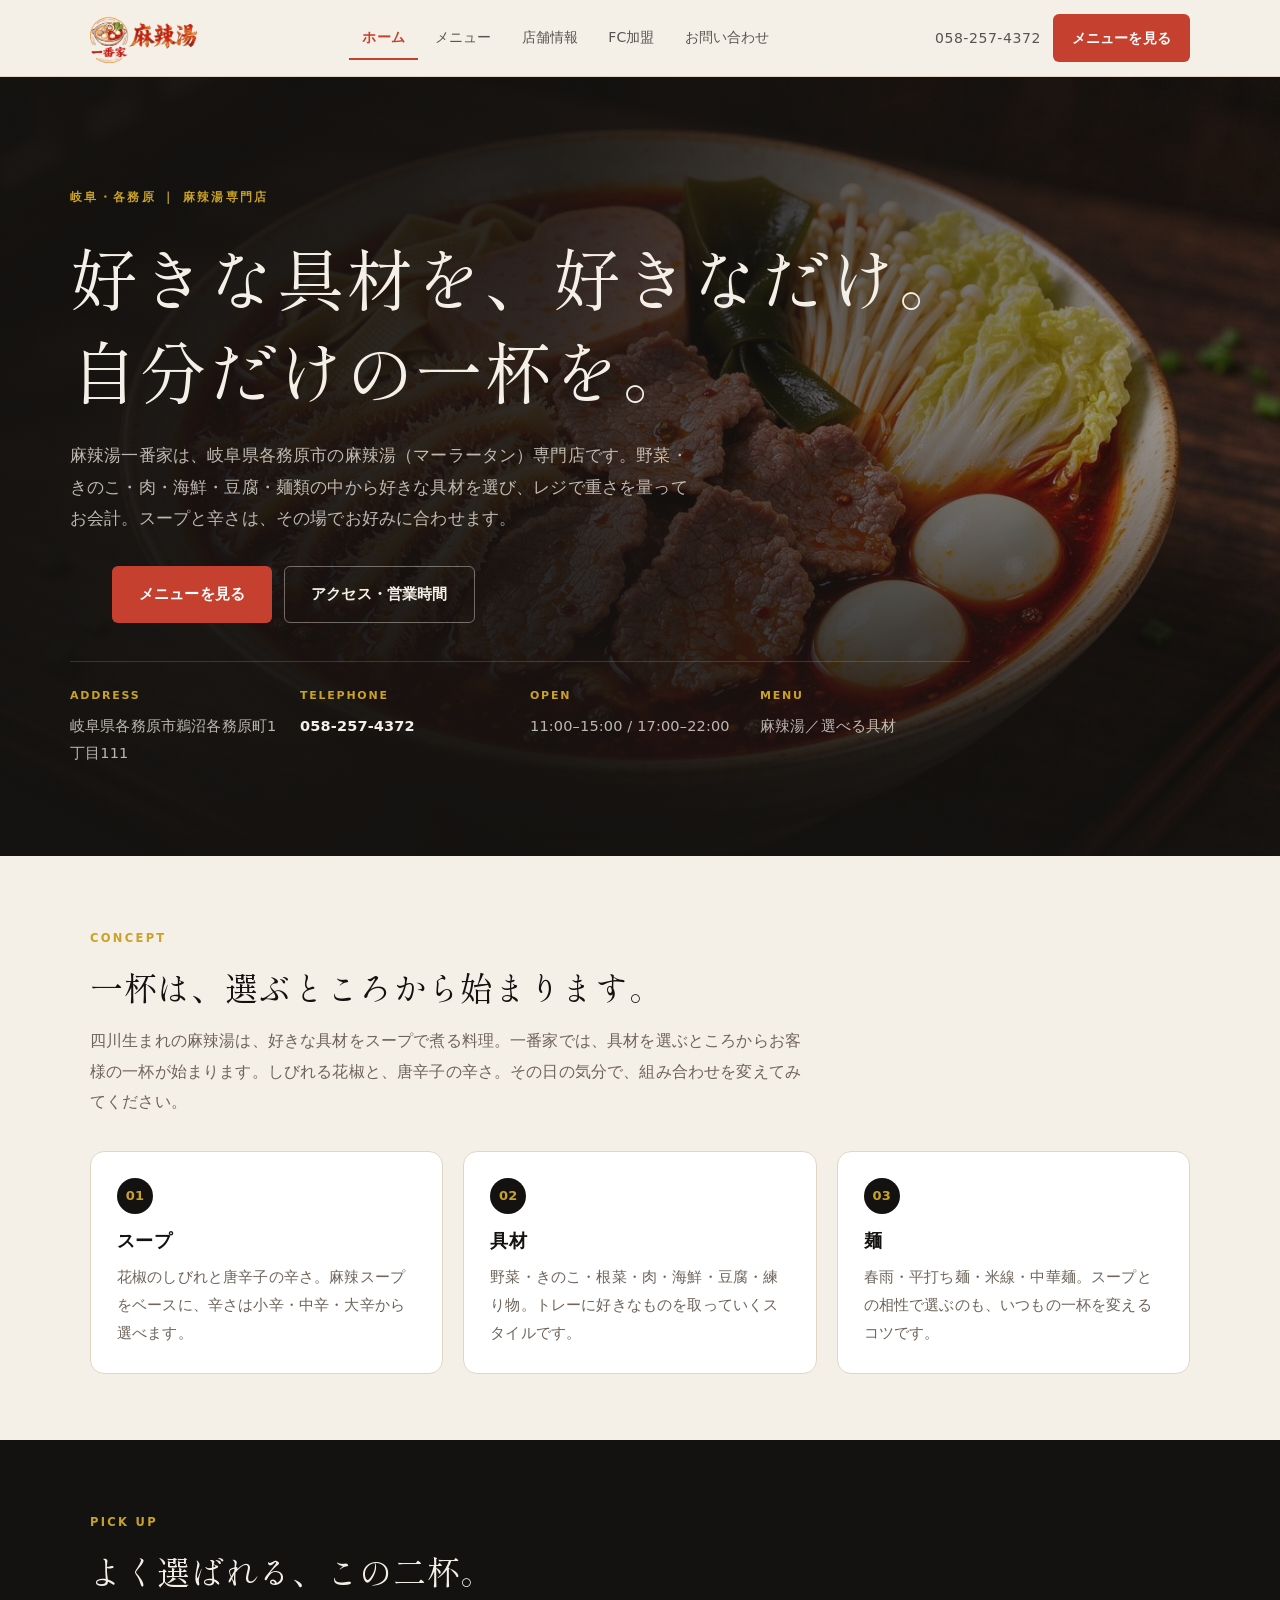
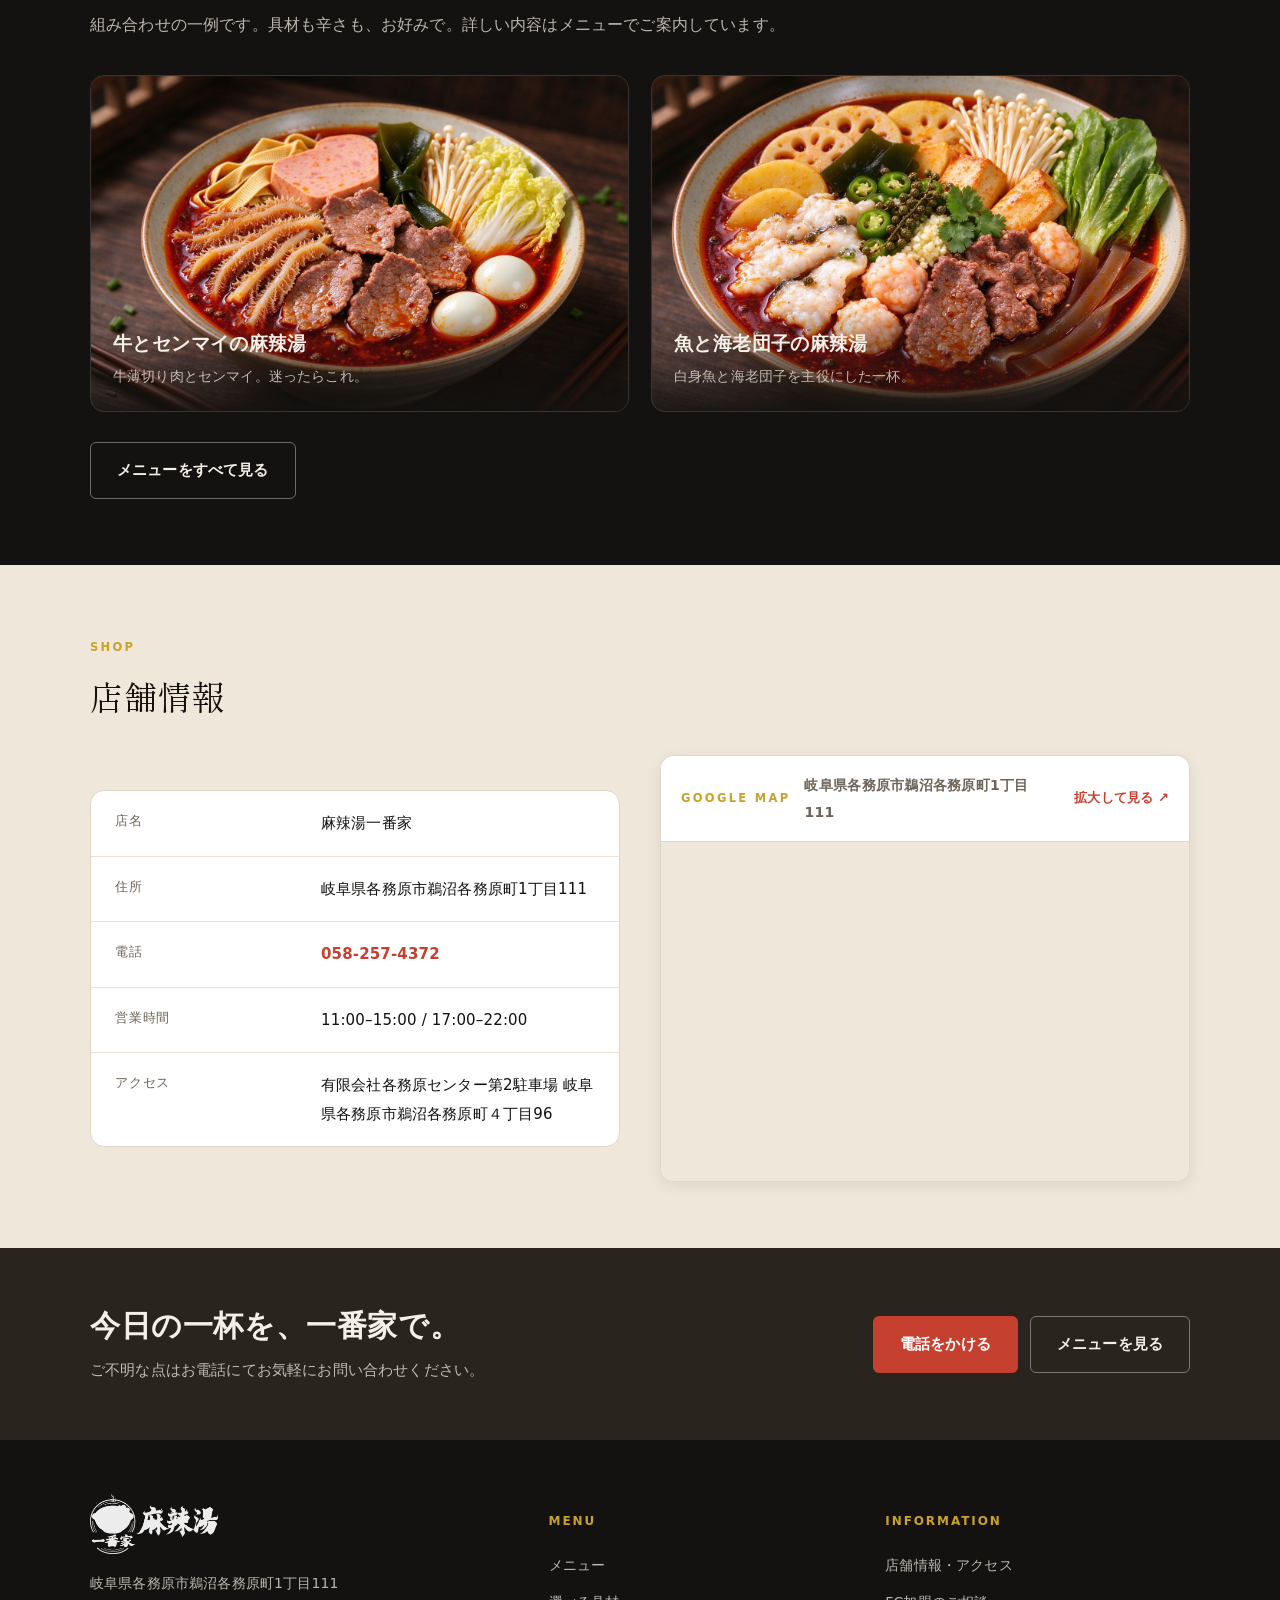
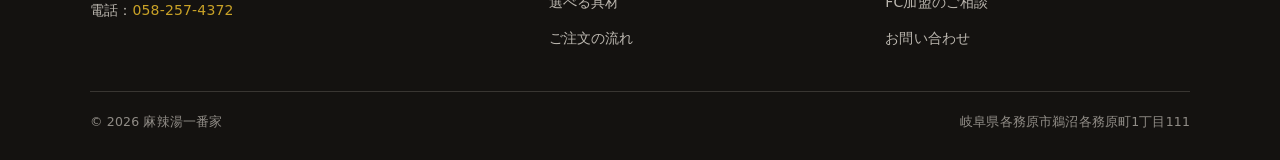
==== commit c406859b: "Rename brand to Malatang Ichiban-ya" ====
--- a/index.html
+++ b/index.html
@@ -3,11 +3,11 @@
 <head>
 <meta charset="utf-8">
 <meta name="viewport" content="width=device-width, initial-scale=1">
-<title>一番家麻辣湯｜岐阜・各務原の麻辣湯専門店</title>
-<meta name="description" content="一番家麻辣湯（一番家）は岐阜県各務原市鵜沼各務原町の麻辣湯専門店です。好きな具材を選んで、自分だけの一杯を。">
+<title>麻辣湯一番家｜岐阜・各務原の麻辣湯専門店</title>
+<meta name="description" content="麻辣湯一番家（一番家）は岐阜県各務原市鵜沼各務原町の麻辣湯専門店です。好きな具材を選んで、自分だけの一杯を。">
 <link rel="canonical" href="./index.html">
-<meta property="og:title" content="一番家麻辣湯｜岐阜・各務原の麻辣湯専門店">
-<meta property="og:description" content="一番家麻辣湯（一番家）は岐阜県各務原市鵜沼各務原町の麻辣湯専門店です。好きな具材を選んで、自分だけの一杯を。">
+<meta property="og:title" content="麻辣湯一番家｜岐阜・各務原の麻辣湯専門店">
+<meta property="og:description" content="麻辣湯一番家（一番家）は岐阜県各務原市鵜沼各務原町の麻辣湯専門店です。好きな具材を選んで、自分だけの一杯を。">
 <meta property="og:type" content="website">
 <meta property="og:image" content="assets/img/dishes/dish-01.jpg">
 <link rel="icon" href="assets/img/favicon-32.png" sizes="32x32">
@@ -18,7 +18,7 @@
 <body>
 <header class="hd">
   <div class="wrap hd__in">
-    <a class="hd__logo" href="index.html" aria-label="一番家麻辣湯 ホーム"><img src="assets/img/logo-horizontal.webp" alt="一番家麻辣湯" width="1000" height="467"></a>
+    <a class="hd__logo" href="index.html" aria-label="麻辣湯一番家 ホーム"><img src="assets/img/logo-horizontal.webp" alt="麻辣湯一番家" width="1000" height="467"></a>
     <nav class="hd__nav" aria-label="メインメニュー"><a href="index.html" aria-current="page">ホーム</a><a href="menu.html">メニュー</a><a href="store.html">店舗情報</a><a href="franchise.html">FC加盟</a><a href="contact.html">お問い合わせ</a></nav>
     <div class="hd__cta">
       <a class="hd__tel" href="tel:+81582574372">058-257-4372</a>
@@ -35,7 +35,7 @@
     <div class="wrap hero__in">
       <span class="eyebrow">岐阜・各務原 ｜ 麻辣湯専門店</span>
       <h1><span class="hero__title-line">好きな具材を、<br class="hero__br-sp">好きなだけ。</span><span class="hero__title-line">自分だけの一杯を。</span></h1>
-      <p class="hero__lead">一番家麻辣湯は、岐阜県各務原市の麻辣湯（マーラータン）専門店です。野菜・きのこ・肉・海鮮・豆腐・麺類の中から好きな具材を選び、レジで重さを量ってお会計。スープと辛さは、その場でお好みに合わせます。</p>
+      <p class="hero__lead">麻辣湯一番家は、岐阜県各務原市の麻辣湯（マーラータン）専門店です。野菜・きのこ・肉・海鮮・豆腐・麺類の中から好きな具材を選び、レジで重さを量ってお会計。スープと辛さは、その場でお好みに合わせます。</p>
       <div class="hero__btns">
         <a class="btn btn--chili" href="menu.html">メニューを見る</a>
         <a class="btn btn--inv" href="store.html">アクセス・営業時間</a>
@@ -85,7 +85,7 @@
       <div class="sec__head"><span class="eyebrow">Shop</span><h2>店舗情報</h2></div>
       <div class="split">
         <div class="info">
-          <div class="info__row"><dt>店名</dt><dd>一番家麻辣湯</dd></div>
+          <div class="info__row"><dt>店名</dt><dd>麻辣湯一番家</dd></div>
           <div class="info__row"><dt>住所</dt><dd>岐阜県各務原市鵜沼各務原町1丁目111</dd></div>
           <div class="info__row"><dt>電話</dt><dd><a href="tel:+81582574372">058-257-4372</a></dd></div>
           <div class="info__row"><dt>営業時間</dt><dd>11:00–15:00 / 17:00–22:00</dd></div>
@@ -97,7 +97,7 @@
             <a class="map-card__link" href="https://www.google.com/maps?cid=7394444040639862786" target="_blank" rel="noopener">拡大して見る ↗</a>
           </div>
           <div class="map-card__frame">
-            <iframe src="https://www.google.com/maps?q=%E4%B8%80%E7%95%AA%E5%AE%B6%20%E9%BA%BB%E8%BE%A3%E6%B9%AF%EF%BC%88%E5%90%84%E5%8B%99%E5%8E%9F%E6%9C%AC%E5%BA%97%EF%BC%89&output=embed&z=17&hl=ja" title="一番家麻辣湯のGoogle マップ" loading="lazy" referrerpolicy="no-referrer-when-downgrade" allowfullscreen></iframe>
+            <iframe src="https://www.google.com/maps?q=%E4%B8%80%E7%95%AA%E5%AE%B6%20%E9%BA%BB%E8%BE%A3%E6%B9%AF%EF%BC%88%E5%90%84%E5%8B%99%E5%8E%9F%E6%9C%AC%E5%BA%97%EF%BC%89&output=embed&z=17&hl=ja" title="麻辣湯一番家のGoogle マップ" loading="lazy" referrerpolicy="no-referrer-when-downgrade" allowfullscreen></iframe>
           </div>
         </div>
       </div>
@@ -121,7 +121,7 @@
   <div class="wrap">
     <div class="ft__grid">
       <div>
-        <img class="ft__logo" src="assets/img/logo-horizontal.webp" alt="一番家麻辣湯">
+        <img class="ft__logo" src="assets/img/logo-horizontal.webp" alt="麻辣湯一番家">
         <p>岐阜県各務原市鵜沼各務原町1丁目111</p>
         <p>電話：<a href="tel:+81582574372" style="display:inline;color:var(--gold)">058-257-4372</a></p>
       </div>
@@ -139,7 +139,7 @@
       </div>
     </div>
     <div class="ft__bot">
-      <span>© <span id="yr">2026</span> 一番家麻辣湯</span>
+      <span>© <span id="yr">2026</span> 麻辣湯一番家</span>
       <span>岐阜県各務原市鵜沼各務原町1丁目111</span>
     </div>
   </div>
--- a/assets/css/style.css
+++ b/assets/css/style.css
@@ -245,6 +245,26 @@
 @media (max-width:900px){.reel-feature__grid{grid-template-columns:minmax(0,340px);justify-content:center;gap:38px}.reel-feature__copy{max-width:680px;margin:0 auto}}
 @media (max-width:560px){.reel-feature__grid{grid-template-columns:1fr}.reel-frame{border-radius:16px}.reel-points{grid-template-columns:1fr}.reel-actions .btn{flex:1 1 100%}}
 
+/* store directory */
+.store-directory{display:grid;grid-template-columns:repeat(2,minmax(0,1fr));gap:22px}
+.store-card{background:var(--white);border:1px solid var(--line);border-radius:var(--r);overflow:hidden;box-shadow:var(--sh-sm)}
+.store-card__head{display:flex;align-items:center;justify-content:space-between;gap:20px;padding:22px 24px;border-bottom:1px solid var(--line-2)}
+.store-card__no{display:block;font-size:10.5px;letter-spacing:.16em;color:var(--chili);font-weight:700}
+.store-card__head h3{font-family:var(--serif);font-weight:400;font-size:clamp(22px,2.2vw,30px);line-height:1.35;margin-top:5px}
+.store-card__map{flex:0 0 auto;font-size:12.5px;color:var(--chili);font-weight:700;white-space:nowrap}
+.store-card__map:hover{color:var(--chili-deep)}
+.store-card__map-frame{position:relative;height:220px;border-bottom:1px solid var(--line-2);background:var(--paper-2)}
+.store-card__map-frame iframe{position:absolute;inset:0;display:block;width:100% !important;max-width:none !important;height:100% !important;border:0;background:var(--paper-2)}
+@media (max-width:520px){.store-card__map-frame{height:200px}.store-card__info>div.store-card__row--parking,.store-card__info>div.store-card__row--area{display:none}}
+.store-card__info{margin:0;padding:2px 24px}
+.store-card__info>div{display:grid;grid-template-columns:112px minmax(0,1fr);gap:16px;padding:13px 0;border-bottom:1px solid var(--line-2)}
+.store-card__info>div:last-child{border-bottom:0}
+.store-card__info dt{font-size:12px;letter-spacing:.06em;color:var(--muted)}
+.store-card__info dd{margin:0;font-size:14px;line-height:1.65;overflow-wrap:anywhere}
+.store-card__info>div:last-child dd{color:var(--chili);font-weight:700}
+@media (max-width:820px){.store-directory{grid-template-columns:1fr}}
+@media (max-width:520px){.store-card__head{align-items:flex-start;flex-direction:column;gap:9px;padding:20px}.store-card__map{font-size:12px}.store-card__info{padding:0 20px}.store-card__info>div{grid-template-columns:1fr;gap:2px;padding:12px 0}}
+
 /* footer */
 .ft{background:var(--ink);color:var(--muted-inv);padding:54px 0 26px;font-size:14px}
 .ft__grid{display:grid;grid-template-columns:1.4fr 1fr 1fr;gap:32px}
